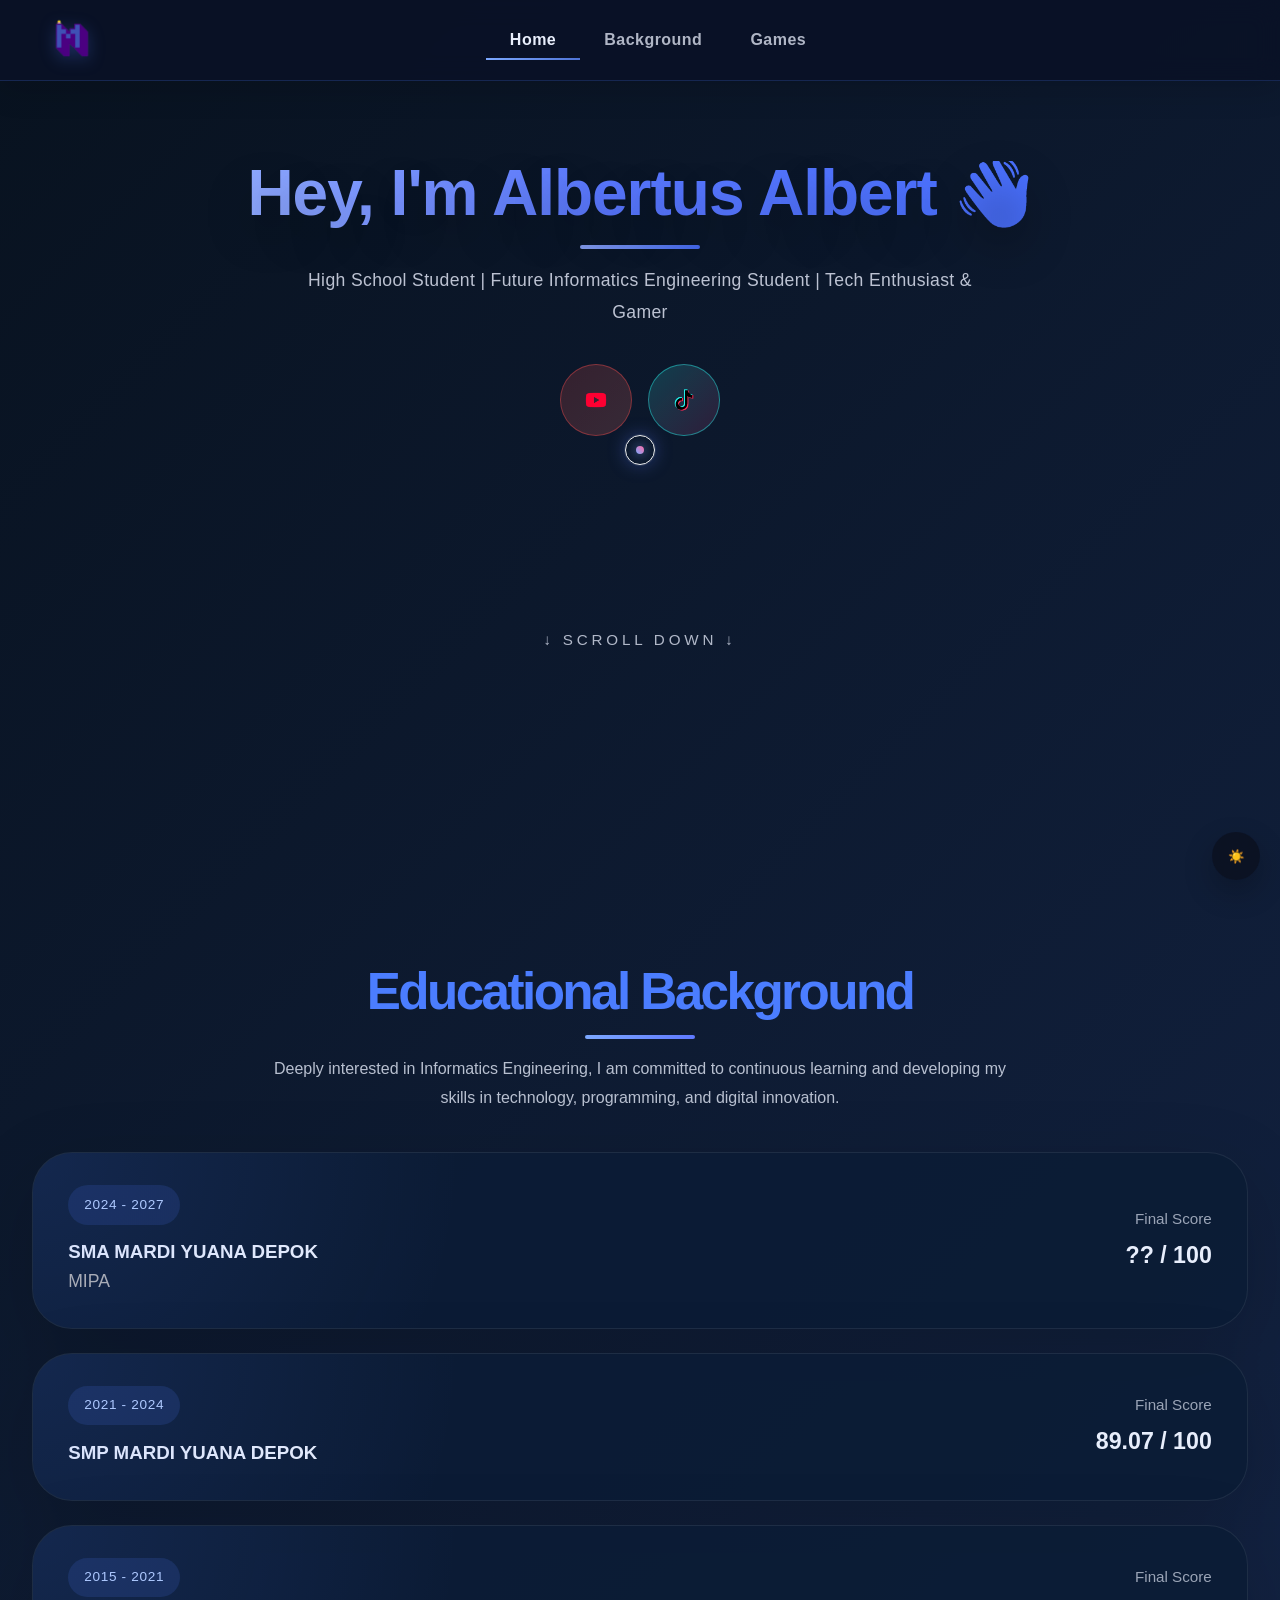
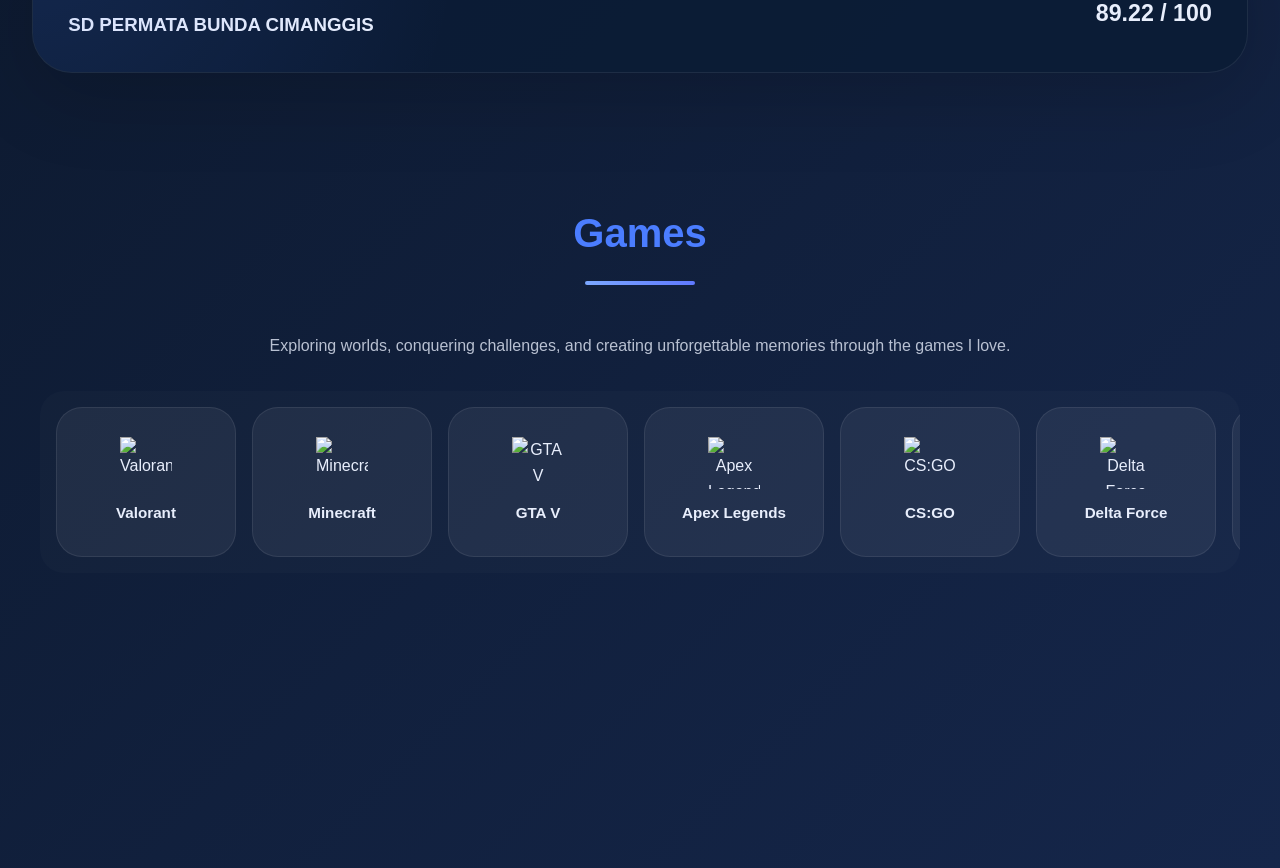
==== index.html @ 5e0d09dc "Rename MUTED.html to index.html" ====
<!DOCTYPE html>
<html lang="id">
<head>
    <meta charset="UTF-8">
    <meta name="viewport" content="width=device-width, initial-scale=1.0">
    <title>MUTED</title>
    <link rel="stylesheet" href="style.css">
</head>
<body>
    <!-- Navigation -->
    <nav class="navbar">
        <div class="container">
            <a href="#home" class="logo-link">
                <img src="logo.png" alt="Albert Logo" class="logo-image">
            </a>
            <ul class="nav-links">
                <li><a href="#home" class="nav-link active">Home</a></li>
                <li><a href="#about" class="nav-link">Background</a></li>
                <li><a href="#games" class="nav-link">Games</a></li>
            </ul>
            <div class="nav-indicator"></div>
        </div>
    </nav>

    <!-- Hero Section -->
    <section id="home" class="hero">
        <div class="hero-content">
            <h2 class="hero-title">Hey, I'm Albertus Albert 👋</h2>
            <p class="hero-subtitle">High School Student | Future Informatics Engineering Student | Tech Enthusiast & Gamer</p>
            <div class="hero-social">
                <div class="hero-social-links">
                    <a href="https://www.youtube.com/@mutedess" target="_blank" rel="noreferrer" class="social-circle youtube">
                        <img src="youtube.png" alt="YouTube" class="social-icon">
                    </a>
                    <a href="https://www.tiktok.com/@mutedgg" target="_blank" rel="noreferrer" class="social-circle tiktok">
                        <img src="tiktok.png" alt="TikTok" class="social-icon">
                    </a>
                </div>
                <p class="hero-scroll">↓ Scroll down ↓</p>
            </div>
        </div>
    </section>

    <!-- About Section -->
    <section id="about" class="about reveal">
        <div class="section-header">
            <h2>Educational Background</h2>
            <p>Deeply interested in Informatics Engineering, I am committed to continuous learning and developing my skills in technology, programming, and digital innovation.</p>
        </div>

        <div class="education-cards">
            <a href="https://smadepok.mardiyuana.sch.id" target="_blank" rel="noreferrer" class="edu-card">
                <div class="edu-left">
                    <span class="edu-badge">2024 - 2027</span>
                    <h3>SMA MARDI YUANA DEPOK</h3>
                    <p class="edu-subtitle">MIPA</p>
                </div>
                <div class="edu-right">
                    <span>Final Score</span>
                    <strong>?? / 100</strong>
                </div>
            </a>

            <a href="https://smpdepok.mardiyuana.sch.id" target="_blank" rel="noreferrer" class="edu-card">
                <div class="edu-left">
                    <span class="edu-badge">2021 - 2024</span>
                    <h3>SMP MARDI YUANA DEPOK</h3>
                    <p class="edu-subtitle"></p>
                </div>
                <div class="edu-right">
                    <span>Final Score</span>
                    <strong>89.07 / 100</strong>
                </div>
            </a>

            <a href="https://sekolahanak.com/sekolah/sd-permata-bunda/" target="_blank" rel="noreferrer" class="edu-card">
                <div class="edu-left">
                    <span class="edu-badge">2015 - 2021</span>
                    <h3>SD PERMATA BUNDA CIMANGGIS</h3>
                    <p class="edu-subtitle"></p>
                </div>
                <div class="edu-right">
                    <span>Final Score</span>
                    <strong>89.22 / 100</strong>
                </div>
            </a>
        </div>
    </section>

    <!-- Games Section -->
    <section id="games" class="games reveal">
        <div class="section-header">
            <h2>Games</h2>
            <p>Exploring worlds, conquering challenges, and creating unforgettable memories through the games I love.</p>
        </div>

        <div class="carousel-wrapper">
            <div class="games-carousel">
                <div class="games-track" id="gamesTrack">
                    <a href="https://playvalorant.com" target="_blank" class="game-card">
                        <img src="games/valorant.png" alt="Valorant">
                        <span class="game-title">Valorant</span>
                    </a>
                    <a href="https://www.minecraft.net" target="_blank" class="game-card">
                        <img src="games/minecraft.png" alt="Minecraft">
                        <span class="game-title">Minecraft</span>
                    </a>
                    <a href="https://www.rockstargames.com/games/V" target="_blank" class="game-card">
                        <img src="games/gtav.png" alt="GTA V">
                        <span class="game-title">GTA V</span>
                    </a>
                    <a href="https://www.ea.com/games/apex-legends" target="_blank" class="game-card">
                        <img src="games/apex.png" alt="Apex Legends">
                        <span class="game-title">Apex Legends</span>
                    </a>
                    <a href="https://blog.counter-strike.net" target="_blank" class="game-card">
                        <img src="games/csgo.png" alt="CS:GO">
                        <span class="game-title">CS:GO</span>
                    </a>
                    <a href="https://www.deltaforcestudios.com" target="_blank" class="game-card">
                        <img src="games/delta.jpeg" alt="Delta Force">
                        <span class="game-title">Delta Force</span>
                    </a>
                    <a href="https://genshin.hoyoverse.com" target="_blank" class="game-card">
                        <img src="games/GENSHIN.jpeg" alt="Genshin Impact">
                        <span class="game-title">Genshin Impact</span>
                    </a>
                    <a href="https://www.mobilelegends.com" target="_blank" class="game-card">
                        <img src="games/ML.jpeg" alt="Mobile Legends">
                        <span class="game-title">Mobile Legends</span>
                    </a>
                    <a href="https://example.com/neverness" target="_blank" class="game-card">
                        <img src="games/NTE.png" alt="Neverness to Everness">
                        <span class="game-title">Neverness to Everness</span>
                    </a>
                    <a href="https://www.terraria.org" target="_blank" class="game-card">
                        <img src="games/terraria.png" alt="Terraria">
                        <span class="game-title">Terraria</span>
                    </a>
                    <a href="https://www.roblox.com" target="_blank" class="game-card">
                        <img src="games/roblox.png" alt="Roblox">
                        <span class="game-title">Roblox</span>
                    </a>

                    <!-- duplicate untuk loop mulus -->
                    <a href="https://playvalorant.com" target="_blank" class="game-card">
                        <img src="games/valorant.png" alt="Valorant">
                        <span class="game-title">Valorant</span>
                    </a>
                    <a href="https://www.minecraft.net" target="_blank" class="game-card">
                        <img src="games/minecraft.png" alt="Minecraft">
                        <span class="game-title">Minecraft</span>
                    </a>
                    <a href="https://www.rockstargames.com/games/V" target="_blank" class="game-card">
                        <img src="games/gtav.png" alt="GTA V">
                        <span class="game-title">GTA V</span>
                    </a>
                    <a href="https://www.ea.com/games/apex-legends" target="_blank" class="game-card">
                        <img src="games/apex.png" alt="Apex Legends">
                        <span class="game-title">Apex Legends</span>
                    </a>
                    <a href="https://blog.counter-strike.net" target="_blank" class="game-card">
                        <img src="games/csgo.png" alt="CS:GO">
                        <span class="game-title">CS:GO</span>
                    </a>
                    <a href="https://deltaforce.garena.com/id/" target="_blank" class="game-card">
                        <img src="games/delta-force.png" alt="Delta Force">
                        <span class="game-title">Delta Force</span>
                    </a>
                    <a href="https://genshin.hoyoverse.com" target="_blank" class="game-card">
                        <img src="games/genshin.png" alt="Genshin Impact">
                        <span class="game-title">Genshin Impact</span>
                    </a>
                    <a href="https://www.mobilelegends.com" target="_blank" class="game-card">
                        <img src="games/ml.png" alt="Mobile Legends">
                        <span class="game-title">Mobile Legends</span>
                    </a>
                    <a href="https://nte.perfectworld.com/en/" target="_blank" class="game-card">
                        <img src="games/neverness.png" alt="Neverness to Everness">
                        <span class="game-title">Neverness to Everness</span>
                    </a>
                    <a href="https://www.terraria.org" target="_blank" class="game-card">
                        <img src="games/terraria.png" alt="Terraria">
                        <span class="game-title">Terraria</span>
                    </a>
                    <a href="https://www.roblox.com" target="_blank" class="game-card">
                        <img src="games/roblox.png" alt="Roblox">
                        <span class="game-title">Roblox</span>
                    </a>
                </div>
            </div>
        </div>
    </section>

    <!-- Spacer Section -->
    <section id="spacer" class="spacer"></section>

    <button class="theme-toggle" id="themeToggle" aria-label="Switch theme">☀️</button>

    <div class="cursor"></div>
    <div class="cursor-dot"></div>
    <div class="transition-overlay" aria-hidden="true"></div>

    <script src="script.js"></script>
</body>
</html>
---- style.css ----
html, body {
    cursor: none;
    scroll-behavior: smooth;
    scroll-padding-top: 100px;
}

/* Reset & Global Styles */
* {
    margin: 0;
    padding: 0;
    box-sizing: border-box;
}

body {
    font-family: 'Segoe UI', Tahoma, Geneva, Verdana, sans-serif;
    background: linear-gradient(135deg, #08121f 0%, #15264a 100%);
    color: #e8eefc;
    line-height: 1.6;
    transition: background 0.3s ease, color 0.3s ease;
    transition: filter 0.4s ease;
}

/* Light Mode */
body.light-mode {
    background: linear-gradient(135deg, #fffaf6 0%, #e6f7ff 100%);
    color: #1f3251;
}

.container {
    max-width: 1200px;
    margin: 0 auto;
    padding: 0 20px;
}

/* Navbar */
.navbar {
    background: rgba(10, 18, 38, 0.92);
    backdrop-filter: blur(12px);
    padding: 1rem 0;
    position: sticky;
    top: 0;
    z-index: 100;
    border-bottom: 1px solid rgba(78, 124, 255, 0.2);
    box-shadow: 0 8px 32px rgba(0, 0, 0, 0.15);
    transition: all 0.3s ease;
}

.navbar .container {
    display: flex;
    justify-content: space-between;
    align-items: center;
    position: relative;
}

.logo-link {
    display: flex;
    align-items: center;
    text-decoration: none;
    transition: transform 0.3s ease;
}

.logo-link:hover {
    transform: scale(1.08);
}

.logo-image {
    height: 48px;
    width: auto;
    margin-left: -12px;
    filter: drop-shadow(0 4px 8px rgba(78, 124, 255, 0.25));
}

.nav-links {
    display: flex;
    list-style: none;
    gap: 0;
    position: relative;
}

.nav-link {
    color: rgba(232, 238, 252, 0.75);
    text-decoration: none;
    font-weight: 600;
    padding: 0.75rem 1.5rem;
    position: relative;
    transition: color 0.3s ease;
    letter-spacing: 0.03em;
}

.nav-link::before {
    content: '';
    position: absolute;
    bottom: 0;
    left: 0;
    width: 0;
    height: 2px;
    background: linear-gradient(90deg, #7ca8ff, #4f74d6);
    transition: width 0.3s ease;
}

.nav-link:hover {
    color: #e8eefc;
}

.nav-link:hover::before {
    width: 100%;
}

.nav-link.active {
    color: #e8eefc;
}

.nav-link.active::before {
    width: 100%;
}

body.light-mode .navbar {
    background: rgba(255, 255, 255, 0.92);
    border-bottom: 1px solid rgba(255, 155, 185, 0.2);
    box-shadow: 0 8px 32px rgba(0, 0, 0, 0.08);
}

body.light-mode .nav-link {
    color: #3a4d71;
}

body.light-mode .nav-link:hover,
body.light-mode .nav-link.active {
    color: #1f3251;
}

body.light-mode .nav-link::before {
    background: linear-gradient(90deg, #ff9bb3, #c06c84);
}

/* Hero Section */
.hero {
    min-height: calc(100vh - 80px);
    display: flex;
    align-items: flex-start;
    justify-content: center;
    padding: 5rem 2rem 3rem;
    text-align: center;
}

.hero-content {
    animation: fadeInUp 0.8s ease;
    max-width: 820px;
    margin: 0 auto;
    position: relative;
}

.hero-title {
    font-size: clamp(3rem, 5vw, 4.4rem);
    font-weight: 900;
    margin-bottom: 1rem;
    letter-spacing: -1px;
    line-height: 1.02;
    background: linear-gradient(90deg, #8ea8ff 0%, #5a78ff 45%, #4970ff 100%);
    -webkit-background-clip: text;
    -webkit-text-fill-color: transparent;
    background-clip: text;
    text-shadow: 0 20px 45px rgba(0, 0, 0, 0.25);
    animation: heroTextPop 1.2s ease;
}

.hero-title::after {
    content: '';
    display: block;
    width: 120px;
    height: 4px;
    margin: 1.2rem auto 0;
    border-radius: 999px;
    background: linear-gradient(90deg, rgba(142, 168, 255, 0.9), rgba(73, 112, 255, 0.9));
}

.hero-subtitle {
    margin: 1rem auto 0;
    max-width: 720px;
    font-size: 1.1rem;
    color: rgba(232, 238, 252, 0.8);
    line-height: 1.8;
    letter-spacing: 0.02em;
}

body.light-mode .hero-subtitle {
    color: #3a4d71;
}

.hero-social {
    margin-top: 2.2rem;
}

.hero-social-label {
    color: rgba(232, 238, 252, 0.72);
    font-size: 0.85rem;
    letter-spacing: 0.25em;
    text-transform: uppercase;
    margin-bottom: 1.2rem;
}

body.light-mode .hero-social-label {
    color: #5a6f96;
}

.hero-social-links {
    display: flex;
    justify-content: center;
    gap: 1rem;
}

.social-circle {
    position: relative;
    width: 72px;
    height: 72px;
    display: inline-flex;
    align-items: center;
    justify-content: center;
    border-radius: 50%;
    background: rgba(255, 255, 255, 0.06);
    border: 1px solid rgba(255, 255, 255, 0.14);
    overflow: hidden;
    transition: transform 0.25s ease, box-shadow 0.25s ease;
}

.social-circle::after {
    content: '';
    position: absolute;
    inset: 0;
    border-radius: 50%;
    background: radial-gradient(circle, rgba(255,255,255,0.35) 0%, rgba(255,255,255,0) 60%);
    opacity: 0;
    transform: scale(0.7);
    transition: opacity 0.35s ease, transform 0.35s ease;
}

.social-circle:hover {
    transform: translateY(-4px);
    box-shadow: 0 18px 30px rgba(0, 0, 0, 0.22);
}

.social-circle:hover::after {
    opacity: 1;
    transform: scale(1.3);
}

.social-circle.youtube {
    background: linear-gradient(135deg, rgba(255,77,77,0.17), rgba(255,129,108,0.18));
    border-color: rgba(255,77,77,0.4);
}

.social-circle.tiktok {
    background: linear-gradient(135deg, rgba(37,244,238,0.18), rgba(253,63,144,0.14));
    border-color: rgba(37,244,238,0.45);
}

.social-icon {
    width: 30px;
    height: 30px;
    object-fit: contain;
    display: block;
    z-index: 1;
}

@keyframes heroTextPop {
    from { opacity: 0; transform: translateY(18px) scale(0.98); }
    to { opacity: 1; transform: translateY(0) scale(1); }
}

/* CTA Button */
.cta-button {
    padding: 0.8rem 2.5rem;
    font-size: 1.1rem;
    font-weight: 700;
    background: linear-gradient(45deg, #5f8cff, #3a5fd2);
    color: #fff;
    border: none;
    border-radius: 50px;
    cursor: pointer;
    transition: transform 0.3s ease, box-shadow 0.3s ease;
}

body.light-mode .cta-button {
    background: linear-gradient(45deg, #8ed2ff, #6ba8ff);
    color: #1f3251;
}

.cta-button:hover {
    transform: scale(1.05);
    box-shadow: 0 10px 30px rgba(95, 140, 255, 0.45);
}

body.light-mode .cta-button:hover {
    box-shadow: 0 10px 30px rgba(107, 168, 255, 0.35);
}

/* About Section */
.about {
    padding: 4rem 2rem;
    text-align: center;
}

.about h2 {
    font-size: 2.5rem;
    margin-bottom: 1rem;
    color: #00ff88;
}

body.light-mode .about h2 {
    color: #4b7dff;
}

.about p {
    font-size: 1.1rem;
    color: #b0b0b0;
    max-width: 600px;
    margin: 0 auto;
}

body.light-mode .about p {
    color: #3a4d71;
}

.about .section-header {
    text-align: center;
    margin-bottom: 2.5rem;
}

.about .section-header h2 {
    font-size: clamp(3rem, 4vw, 4.6rem);
    color: #4b7dff;
    margin-bottom: 1rem;
    letter-spacing: -0.05em;
    line-height: 1.05;
}

.about .section-header h2::after {
    content: '';
    display: block;
    width: 110px;
    height: 4px;
    margin: 1rem auto 0;
    border-radius: 999px;
    background: linear-gradient(90deg, #7ca8ff, #5f79ff);
}

.about .section-header p {
    max-width: 760px;
    margin: 0 auto;
    color: rgba(232, 238, 252, 0.78);
    font-size: 1rem;
    line-height: 1.8;
}

body.light-mode .section-header p {
    color: #3a4d71;
}

/* Games Section */
.games {
    padding: 4rem 2rem;
}

.games h2 {
    font-size: 2.5rem;
    text-align: center;
    margin-bottom: 3rem;
    color: #4b7dff;
}

body.light-mode .games h2 {
    color: #4b7dff;
}

.games .section-header h2::after {
    content: '';
    display: block;
    width: 110px;
    height: 4px;
    margin: 1rem auto 0;
    border-radius: 999px;
    background: linear-gradient(90deg, #7ca8ff, #5f79ff);
}

.games .section-header p {
    color: rgba(232, 238, 252, 0.78);
}
.games-grid {
    display: grid;
    grid-template-columns: repeat(auto-fit, minmax(200px, 1fr));
    gap: 1.5rem;
    max-width: 1000px;
    margin: 0 auto;
}

.games-card {
    padding: 2rem;
    background: rgba(78, 119, 255, 0.12);
    border: 2px solid #4e7cff;
    border-radius: 10px;
    text-align: center;
    font-weight: 600;
    color: #e8eefc;
    transition: all 0.3s ease;
}

body.light-mode .games-card {
    background: rgba(138, 191, 255, 0.16);
    border: 2px solid #8fbfff;
    color: #1f3251;
}

.games-card:hover {
    background: rgba(78, 119, 255, 0.18);
    transform: translateY(-5px);
    box-shadow: 0 10px 25px rgba(78, 119, 255, 0.3);
}

body.light-mode .games-card:hover {
    background: rgba(138, 191, 255, 0.24);
    box-shadow: 0 10px 25px rgba(107, 168, 255, 0.25);
}

/* Contact Section */
.contact {
    padding: 4rem 2rem;
    text-align: center;
}

.contact h2 {
    font-size: 2.5rem;
    margin-bottom: 1rem;
    color: #00ff88;
}

body.light-mode .contact h2 {
    color: #4b7dff;
}

.social-links {
    display: flex;
    justify-content: center;
    gap: 1.5rem;
    flex-wrap: wrap;
    margin-top: 2rem;
}

.social-links a {
    padding: 0.8rem 1.5rem;
    background: rgba(78, 119, 255, 0.12);
    border: 2px solid #4e7cff;
    color: #7ca8ff;
    text-decoration: none;
    border-radius: 50px;
    font-weight: 600;
    transition: all 0.3s ease;
}

body.light-mode .social-links a {
    background: rgba(138, 191, 255, 0.18);
    border: 2px solid #8fbfff;
    color: #3a4d71;
}

.social-links a:hover {
    background: #4e7cff;
    color: #fff;
}

body.light-mode .social-links a:hover {
    background: #ff6b9d;
    color: #fff;
}

/* Theme Toggle Button */
.theme-toggle {
    position: fixed;
    right: 1.25rem;
    bottom: 1.25rem;
    z-index: 1000;
    width: 48px;
    height: 48px;
    border: none;
    border-radius: 999px;
    display: flex;
    align-items: center;
    justify-content: center;
    background: rgba(12, 18, 34, 0.95);
    color: #fff;
    box-shadow: 0 12px 30px rgba(0, 0, 0, 0.24);
    backdrop-filter: blur(10px);
    cursor: pointer;
    transition: transform 0.2s ease;
}

.theme-toggle:hover {
    transform: scale(1.06);
}

body.light-mode .theme-toggle {
    background: rgba(255, 255, 255, 0.95);
    color: #1f3251;
    box-shadow: 0 12px 30px rgba(0, 0, 0, 0.12);
}

/* Animations */
@keyframes fadeInUp {
    from {
        opacity: 0;
        transform: translateY(30px);
    }
    to {
        opacity: 1;
        transform: translateY(0);
    }
}

/* Responsive */
@media (max-width: 768px) {
    .hero-title {
        font-size: 2.5rem;
    }
    
    .hero-subtitle {
        font-size: 1.1rem;
    }
    
    .nav-links {
        gap: 1rem;
    }

    .theme-toggle {
        width: 50px;
        height: 50px;
        font-size: 1.2rem;
    }
}

.hero-scroll {
    margin-top: 2.8rem;
    color: rgba(232, 238, 252, 0.75);
    font-size: 0.95rem;
    letter-spacing: 0.25em;
    text-transform: uppercase;
    transition: opacity 0.35s ease, transform 0.35s ease;
    animation: floatY 4s ease-in-out infinite;
}

.hero-scroll.hidden {
    opacity: 0;
    transform: translateY(-12px);
    pointer-events: none;
}

.hero-title,
.hero-subtitle,
.hero-social {
    animation: floatY 2s ease-in-out infinite;
    animation-delay: 0s;
}

.hero-social {
    animation: floatY 2s ease-in-out infinite;
    animation-delay: 0s;
}

.hero-scroll {
    margin-top: 12rem;
    color: rgba(232, 238, 252, 0.75);
    font-size: 0.95rem;
    letter-spacing: 0.25em;
    text-transform: uppercase;
    transition: opacity 0.35s ease, transform 0.35s ease;
    animation: floatY 1s ease-in-out infinite;
}

.social-circle {
    animation: none;
}

@keyframes floatY {
    0%, 100% {
        transform: translateY(0);
    }
    50% {
        transform: translateY(-10px);
    }
}

.reveal {
    opacity: 0;
    transform: translateY(40px);
    transition: opacity 0.8s ease, transform 0.8s ease;
    will-change: opacity, transform;
}

.reveal.active {
    opacity: 1;
    transform: translateY(0);
}

.education-cards {
    display: grid;
    gap: 1.5rem;
}

.education-cards .edu-card {
    display: flex;
    align-items: center;
    justify-content: space-between;
    gap: 1.5rem;
    padding: 2rem 2.2rem;
    border-radius: 40px;
    background: rgba(12, 28, 54, 0.9);
    border: 1px solid rgba(255, 255, 255, 0.08);
    box-shadow: 0 24px 80px rgba(0, 0, 0, 0.16);
    text-decoration: none;
    color: inherit;
    transition: transform 0.25s ease, box-shadow 0.25s ease, border-color 0.25s ease, background 0.25s ease;
    position: relative;
    overflow: hidden;
}

.edu-card {
    display: flex;
    align-items: center;
    justify-content: space-between;
    gap: 1.5rem;
    padding: 2rem 2.2rem;
    border-radius: 40px;
    background: rgba(12, 28, 54, 0.9);
    border: 1px solid rgba(255, 255, 255, 0.08);
    text-decoration: none;
    color: inherit;
    transition: transform 0.25s ease, box-shadow 0.25s ease, border-color 0.25s ease, background 0.25s ease;
    position: relative;
    overflow: hidden;
}

.edu-card::before {
    content: '';
    position: absolute;
    inset: 0;
    background: radial-gradient(circle at top left, rgba(78, 124, 255, 0.18), transparent 35%);
    opacity: 0.7;
    pointer-events: none;
}

.edu-card:hover {
    transform: scale(1.03);
    box-shadow: 0 30px 90px rgba(0, 0, 0, 0.2);
    border-color: rgba(78, 124, 255, 0.45);
    background: rgba(17, 35, 70, 0.95);
}

.edu-left {
    text-align: left;
}

.edu-right {
    text-align: right;
}

.edu-badge {
    display: inline-flex;
    margin-bottom: 0.8rem;
    padding: 0.55rem 1rem;
    border-radius: 999px;
    background: rgba(78, 124, 255, 0.15);
    color: #b8d1ff;
    font-size: 0.85rem;
    letter-spacing: 0.05em;
    text-transform: uppercase;
}

.edu-right span {
    display: block;
    color: rgba(232, 238, 252, 0.65);
    font-size: 0.95rem;
}

.edu-right strong {
    display: block;
    margin-top: 0.35rem;
    font-size: 1.45rem;
}

/* Games carousel styles (append) */
.games {
    padding: 4rem 2rem 6rem;
    text-align: center;
}

.carousel-wrapper {
    max-width: 1200px;
    margin: 2rem auto 0;
}

.games-carousel {
    overflow: hidden;
    border-radius: 24px;
    background: rgba(255,255,255,0.02);
    padding: 1rem 0;
}

.games-carousel::-webkit-scrollbar {
    display: none;
}

.games-track {
    display: flex;
    gap: 1rem;
    padding: 0 1rem;
    width: max-content;
    animation: slideGames 28s linear infinite;
}

@keyframes slideGames {
    from {
        transform: translateX(0);
    }
    to {
        transform: translateX(-50%);
    }
}

.games-track.dragging {
    cursor: grabbing;
}

.game-card {
    display: inline-flex;
    flex-direction: column;
    align-items: center;
    justify-content: center;
    min-width: 180px;
    max-width: 200px;
    height: 150px;
    padding: 1rem;
    border-radius: 26px;
    background: rgba(255,255,255,0.06);
    border: 1px solid rgba(255,255,255,0.08);
    text-decoration: none;
    color: inherit;
    transition: transform 0.25s ease, box-shadow 0.25s ease, background 0.25s ease;
    scroll-snap-align: start;
}

.game-card:hover {
    transform: translateY(-8px) scale(1.03);
    background: rgba(255,255,255,0.12);
    box-shadow: 0 18px 35px rgba(0,0,0,0.22);
}

.game-card img {
    width: 52px;
    height: 52px;
    object-fit: contain;
    margin-bottom: 0.75rem;
}

.game-title {
    font-size: 0.95rem;
    font-weight: 700;
}

/* responsive tweaks */
@media (max-width: 880px) {
    .game-card { min-width: 150px; height: 120px; }
}

/* keep reveal behavior */
.reveal { opacity: 0; transform: translateY(40px); transition: opacity .8s ease, transform .8s ease; }
.reveal.active { opacity: 1; transform: translateY(0); }

.spacer {
    height: 200px;
    background: transparent;
}

/* Light Mode - Educational & Games Section */
body.light-mode .section-header h2 {
    color: #4b7dff;
}

body.light-mode .section-header p {
    color: #3a4d71;
}

body.light-mode .education-cards .edu-card {
    background: rgba(138, 191, 255, 0.15);
    border: 1px solid rgba(138, 191, 255, 0.35);
    color: #1f3251;
}

body.light-mode .education-cards .edu-card::before {
    background: radial-gradient(circle at top left, rgba(75, 125, 255, 0.25), transparent 35%);
}

body.light-mode .education-cards .edu-card:hover {
    background: rgba(138, 191, 255, 0.22);
    border-color: rgba(75, 125, 255, 0.55);
}

body.light-mode .edu-left h3 {
    color: #1f3251;
}

body.light-mode .edu-left {
    color: #1f3251;
}

body.light-mode .edu-subtitle {
    color: #5a6f96;
}

body.light-mode .edu-badge {
    background: rgba(75, 125, 255, 0.2);
    color: #2e3f61;
}

body.light-mode .edu-right span {
    color: #5a6f96;
}

body.light-mode .edu-right strong {
    color: #1f3251;
}

body.light-mode .hero-scroll {
    color: #2e3f61;
}

body.light-mode .games h2 {
    color: #4b7dff;
}

body.light-mode .games-carousel {
    background: rgba(138, 191, 255, 0.08);
}

body.light-mode .game-card {
    background: rgba(138, 191, 255, 0.12);
    border: 1px solid rgba(138, 191, 255, 0.28);
    color: #1f3251;
}

body.light-mode .game-card:hover {
    background: rgba(138, 191, 255, 0.2);
}

body.light-mode .game-title {
    color: #1f3251;
}

/* Cursor Styles */
a, button, .social-circle, .game-card, .theme-toggle, .nav-link, .edu-card {
    cursor: none;
}

.cursor,
.cursor-dot {
    position: fixed;
    left: 0;
    top: 0;
    pointer-events: none;
    z-index: 9999;
    will-change: transform, left, top;
}

.cursor {
    width: 30px;
    height: 30px;
    border: 1.5px solid rgba(255, 255, 255, 0.95);
    border-radius: 50%;
    box-shadow: 0 0 0 1px rgba(255,255,255,0.08),
                0 0 18px rgba(90, 120, 255, 0.35);
    transform: translate(-50%, -50%);
    transition: width 0.18s ease, height 0.18s ease, border-color 0.18s ease, box-shadow 0.18s ease;
}

.cursor-dot {
    width: 8px;
    height: 8px;
    border-radius: 50%;
    background: linear-gradient(45deg, #7ca8ff, #ff6da8);
    box-shadow: 0 0 12px rgba(124, 168, 255, 0.8);
    transform: translate(-50%, -50%);
}

.cursor.hovered {
    width: 44px;
    height: 44px;
    border-color: rgba(255, 255, 255, 0.8);
    box-shadow: 0 0 20px rgba(255,255,255,0.25);
}

.cursor.active {
    transform: translate(-50%, -50%) scale(0.86);
}

.transition-overlay {
    position: fixed;
    inset: 0;
    pointer-events: none;
    z-index: 9998;
    background: rgba(255, 255, 255, 0.02);
    backdrop-filter: blur(8px);
    -webkit-backdrop-filter: blur(8px);
    opacity: 0;
    transition: opacity 0.22s ease;
}

.transition-overlay.active {
    opacity: 1;
}

body.light-mode .cursor {
    border-color: #1f3251;
    box-shadow: 0 0 0 1px rgba(31, 50, 81, 0.08),
                0 0 18px rgba(107, 168, 255, 0.26);
}

body.light-mode .cursor-dot {
    background: linear-gradient(45deg, #4b7dff, #ff8fb3);
}

@media (pointer: coarse) {
    html, body {
        cursor: auto;
    }

    .cursor,
    .cursor-dot,
    .transition-overlay {
        display: none !important;
    }
}
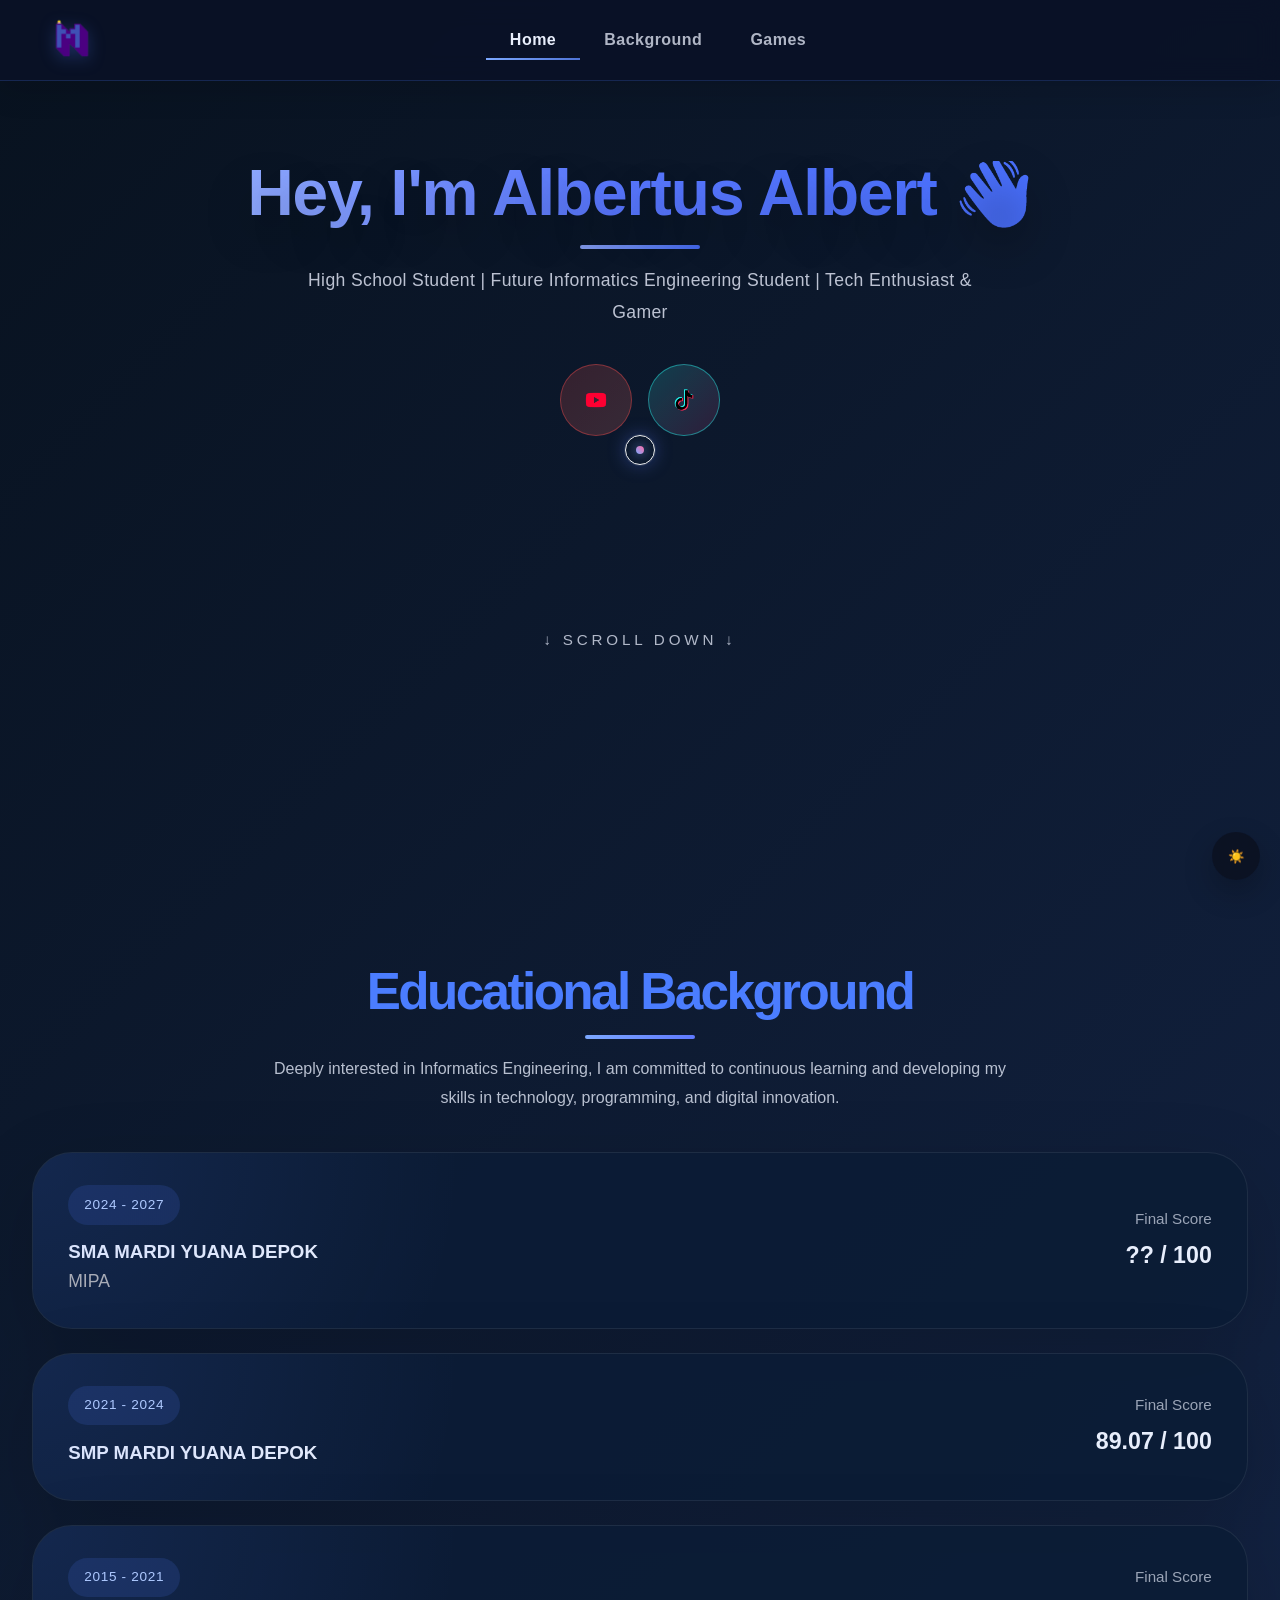
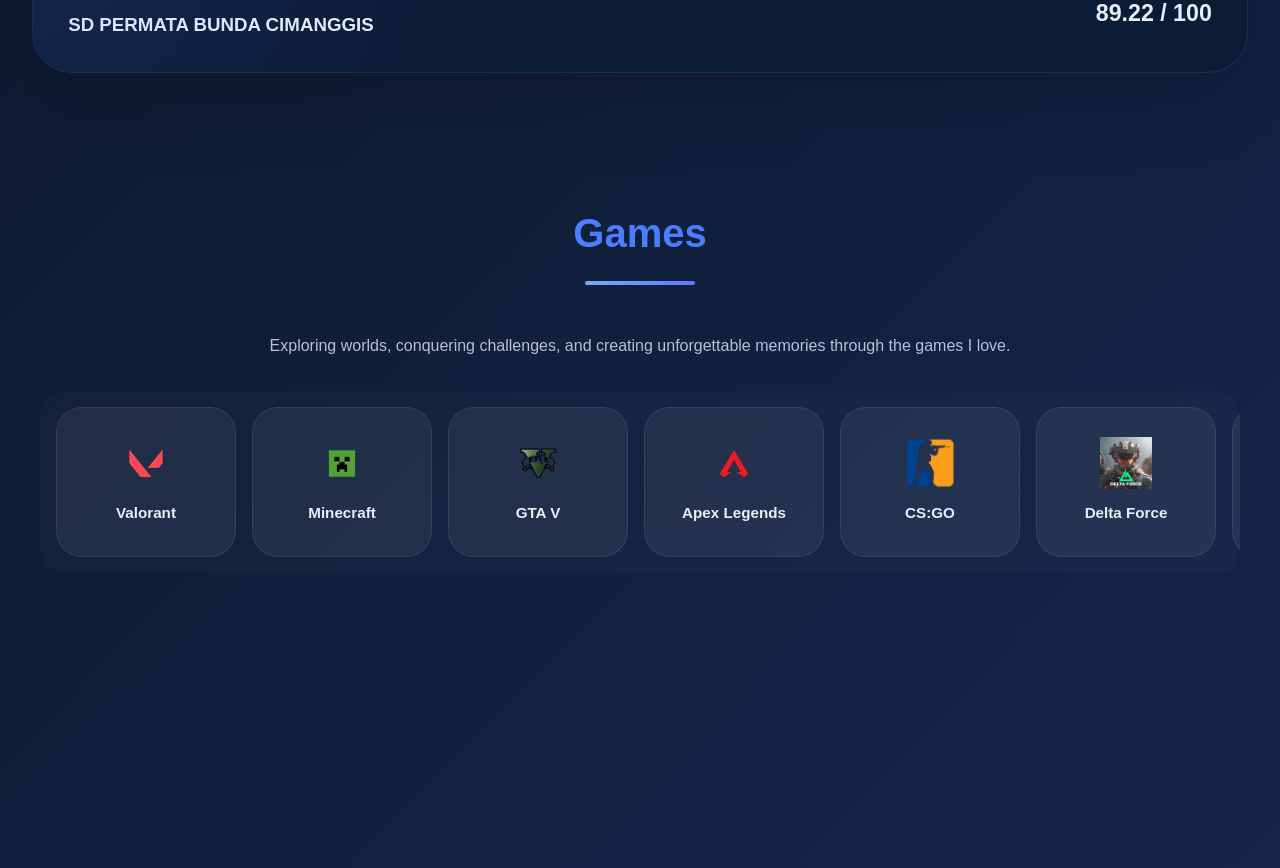
==== commit 19a446d9: "Update image filenames to match case sensitivity" ====
--- a/index.html
+++ b/index.html
@@ -98,27 +98,27 @@
             <div class="games-carousel">
                 <div class="games-track" id="gamesTrack">
                     <a href="https://playvalorant.com" target="_blank" class="game-card">
-                        <img src="games/valorant.png" alt="Valorant">
+                        <img src="games/VALORANT.png" alt="Valorant">
                         <span class="game-title">Valorant</span>
                     </a>
                     <a href="https://www.minecraft.net" target="_blank" class="game-card">
-                        <img src="games/minecraft.png" alt="Minecraft">
+                        <img src="games/MINECRAFT.png" alt="Minecraft">
                         <span class="game-title">Minecraft</span>
                     </a>
                     <a href="https://www.rockstargames.com/games/V" target="_blank" class="game-card">
-                        <img src="games/gtav.png" alt="GTA V">
+                        <img src="games/GTAV.png" alt="GTA V">
                         <span class="game-title">GTA V</span>
                     </a>
                     <a href="https://www.ea.com/games/apex-legends" target="_blank" class="game-card">
-                        <img src="games/apex.png" alt="Apex Legends">
+                        <img src="games/APEX.png" alt="Apex Legends">
                         <span class="game-title">Apex Legends</span>
                     </a>
                     <a href="https://blog.counter-strike.net" target="_blank" class="game-card">
-                        <img src="games/csgo.png" alt="CS:GO">
+                        <img src="games/CSGO.png" alt="CS:GO">
                         <span class="game-title">CS:GO</span>
                     </a>
                     <a href="https://www.deltaforcestudios.com" target="_blank" class="game-card">
-                        <img src="games/delta.jpeg" alt="Delta Force">
+                        <img src="games/DELTA.jpeg" alt="Delta Force">
                         <span class="game-title">Delta Force</span>
                     </a>
                     <a href="https://genshin.hoyoverse.com" target="_blank" class="game-card">
@@ -134,57 +134,57 @@
                         <span class="game-title">Neverness to Everness</span>
                     </a>
                     <a href="https://www.terraria.org" target="_blank" class="game-card">
-                        <img src="games/terraria.png" alt="Terraria">
+                        <img src="games/TERRARIA.png" alt="Terraria">
                         <span class="game-title">Terraria</span>
                     </a>
                     <a href="https://www.roblox.com" target="_blank" class="game-card">
-                        <img src="games/roblox.png" alt="Roblox">
+                        <img src="games/ROBLOX.png" alt="Roblox">
                         <span class="game-title">Roblox</span>
                     </a>
 
                     <!-- duplicate untuk loop mulus -->
                     <a href="https://playvalorant.com" target="_blank" class="game-card">
-                        <img src="games/valorant.png" alt="Valorant">
+                        <img src="games/VALORANT.png" alt="Valorant">
                         <span class="game-title">Valorant</span>
                     </a>
                     <a href="https://www.minecraft.net" target="_blank" class="game-card">
-                        <img src="games/minecraft.png" alt="Minecraft">
+                        <img src="games/MINECRAFT.png" alt="Minecraft">
                         <span class="game-title">Minecraft</span>
                     </a>
                     <a href="https://www.rockstargames.com/games/V" target="_blank" class="game-card">
-                        <img src="games/gtav.png" alt="GTA V">
+                        <img src="games/GTAV.png" alt="GTA V">
                         <span class="game-title">GTA V</span>
                     </a>
                     <a href="https://www.ea.com/games/apex-legends" target="_blank" class="game-card">
-                        <img src="games/apex.png" alt="Apex Legends">
+                        <img src="games/APEX.png" alt="Apex Legends">
                         <span class="game-title">Apex Legends</span>
                     </a>
                     <a href="https://blog.counter-strike.net" target="_blank" class="game-card">
-                        <img src="games/csgo.png" alt="CS:GO">
+                        <img src="games/CSGO.png" alt="CS:GO">
                         <span class="game-title">CS:GO</span>
                     </a>
                     <a href="https://deltaforce.garena.com/id/" target="_blank" class="game-card">
-                        <img src="games/delta-force.png" alt="Delta Force">
+                        <img src="games/DELTA.JPEG" alt="Delta Force">
                         <span class="game-title">Delta Force</span>
                     </a>
                     <a href="https://genshin.hoyoverse.com" target="_blank" class="game-card">
-                        <img src="games/genshin.png" alt="Genshin Impact">
+                        <img src="games/GENSHIN.jpeg" alt="Genshin Impact">
                         <span class="game-title">Genshin Impact</span>
                     </a>
                     <a href="https://www.mobilelegends.com" target="_blank" class="game-card">
-                        <img src="games/ml.png" alt="Mobile Legends">
+                        <img src="games/ML.JPEG" alt="Mobile Legends">
                         <span class="game-title">Mobile Legends</span>
                     </a>
                     <a href="https://nte.perfectworld.com/en/" target="_blank" class="game-card">
-                        <img src="games/neverness.png" alt="Neverness to Everness">
+                        <img src="games/NTE.png" alt="Neverness to Everness">
                         <span class="game-title">Neverness to Everness</span>
                     </a>
                     <a href="https://www.terraria.org" target="_blank" class="game-card">
-                        <img src="games/terraria.png" alt="Terraria">
+                        <img src="games/TERRARIA.png" alt="Terraria">
                         <span class="game-title">Terraria</span>
                     </a>
                     <a href="https://www.roblox.com" target="_blank" class="game-card">
-                        <img src="games/roblox.png" alt="Roblox">
+                        <img src="games/ROBLOX.png" alt="Roblox">
                         <span class="game-title">Roblox</span>
                     </a>
                 </div>
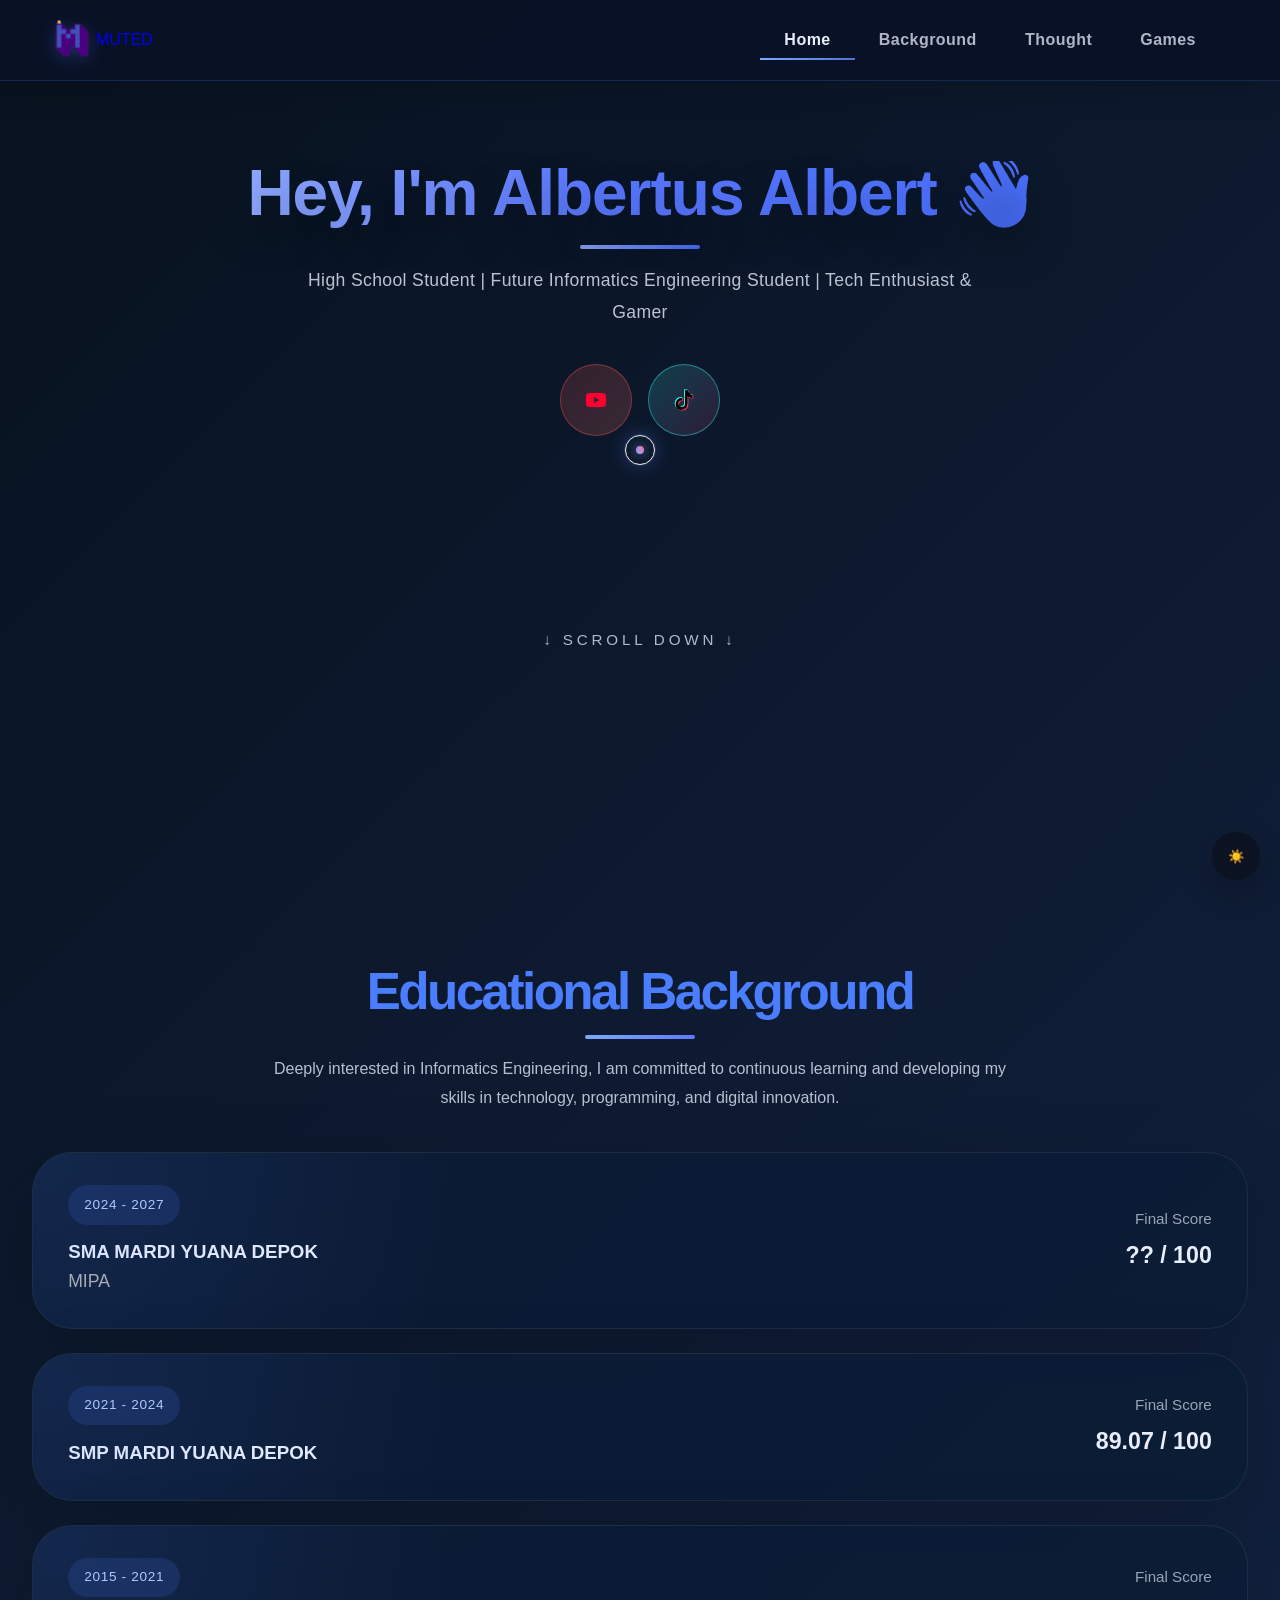
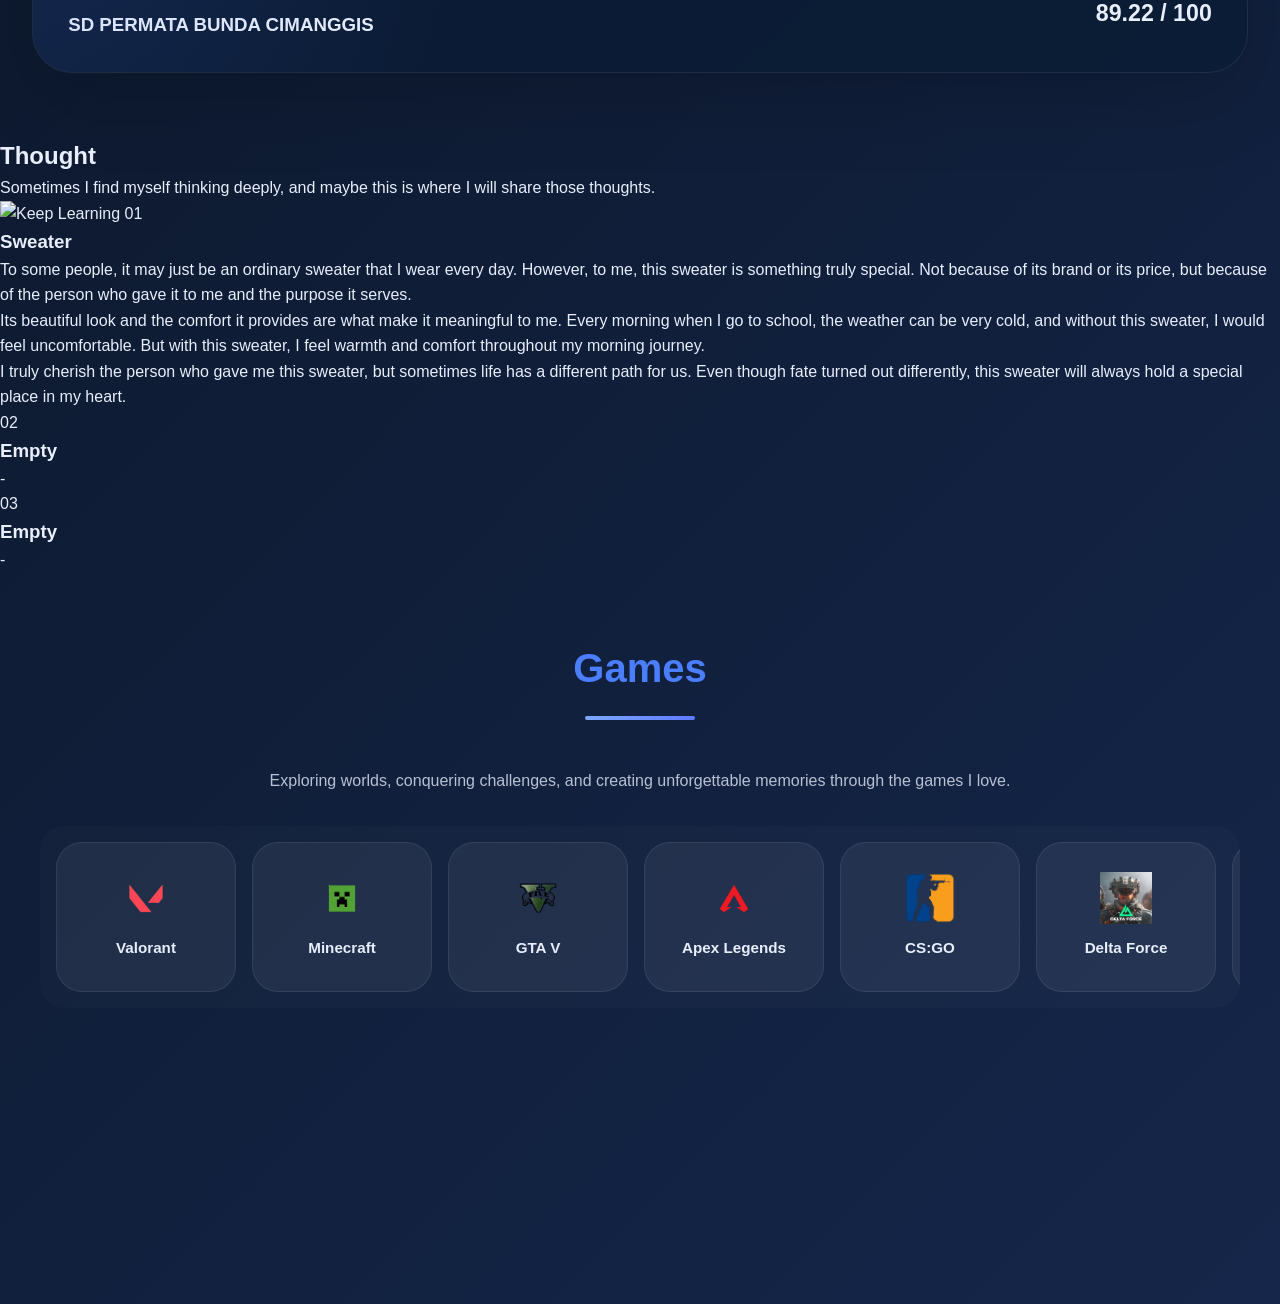
==== commit 7cef9c92: "Add Thought section with articles in index.html Added a new 'Thought' section with articles and cont" ====
--- a/index.html
+++ b/index.html
@@ -5,23 +5,25 @@
     <meta name="viewport" content="width=device-width, initial-scale=1.0">
     <title>MUTED</title>
     <link rel="stylesheet" href="style.css">
+    <link rel="icon" href="logo.png" type="image/png">
 </head>
 <body>
     <!-- Navigation -->
-    <nav class="navbar">
-        <div class="container">
+    <nav class="navbar simple-navbar">
+        <div class="container nav-inner">
             <a href="#home" class="logo-link">
-                <img src="logo.png" alt="Albert Logo" class="logo-image">
-            </a>
+                <img src="logo.png" alt="Logo" class="logo-image">
+                <span class="brand-name">MUTED</span>
+            </a>
+
             <ul class="nav-links">
                 <li><a href="#home" class="nav-link active">Home</a></li>
                 <li><a href="#about" class="nav-link">Background</a></li>
+                <li><a href="#thought" class="nav-link">Thought</a></li>
                 <li><a href="#games" class="nav-link">Games</a></li>
             </ul>
-            <div class="nav-indicator"></div>
         </div>
     </nav>
-
     <!-- Hero Section -->
     <section id="home" class="hero">
         <div class="hero-content">
@@ -87,6 +89,35 @@
         </div>
     </section>
 
+    <!-- Thought Section -->
+<section id="thought" class="thought reveal">
+    <div class="section-header">
+        <h2>Thought</h2>
+        <p>Sometimes I find myself thinking deeply, and maybe this is where I will share those thoughts.</p>
+    </div>
+
+    <div class="thought-grid">
+        <article class="thought-card">
+            <img src="sweater.png" alt="Keep Learning" class="thought-card-img">
+            <span class="thought-number">01</span>
+            <h3>Sweater</h3>
+            <p>To some people, it may just be an ordinary sweater that I wear every day. However, to me, this sweater is something truly special. Not because of its brand or its price, but because of the person who gave it to me and the purpose it serves.
+<br>Its beautiful look and the comfort it provides are what make it meaningful to me. Every morning when I go to school, the weather can be very cold, and without this sweater, I would feel uncomfortable. But with this sweater, I feel warmth and comfort throughout my morning journey.
+<br>I truly cherish the person who gave me this sweater, but sometimes life has a different path for us. Even though fate turned out differently, this sweater will always hold a special place in my heart.</p>
+    </article>
+        <article class="thought-card">
+            <span class="thought-number">02</span>
+            <h3>Empty</h3>
+            <p>-</p>
+        </article>
+        <article class="thought-card">
+            <span class="thought-number">03</span>
+            <h3>Empty</h3>
+            <p>-</p>
+        </article>
+    </div>
+</section>
+
     <!-- Games Section -->
     <section id="games" class="games reveal">
         <div class="section-header">
@@ -94,7 +125,7 @@
             <p>Exploring worlds, conquering challenges, and creating unforgettable memories through the games I love.</p>
         </div>
 
-        <div class="carousel-wrapper">
+ <div class="carousel-wrapper">
             <div class="games-carousel">
                 <div class="games-track" id="gamesTrack">
                     <a href="https://playvalorant.com" target="_blank" class="game-card">
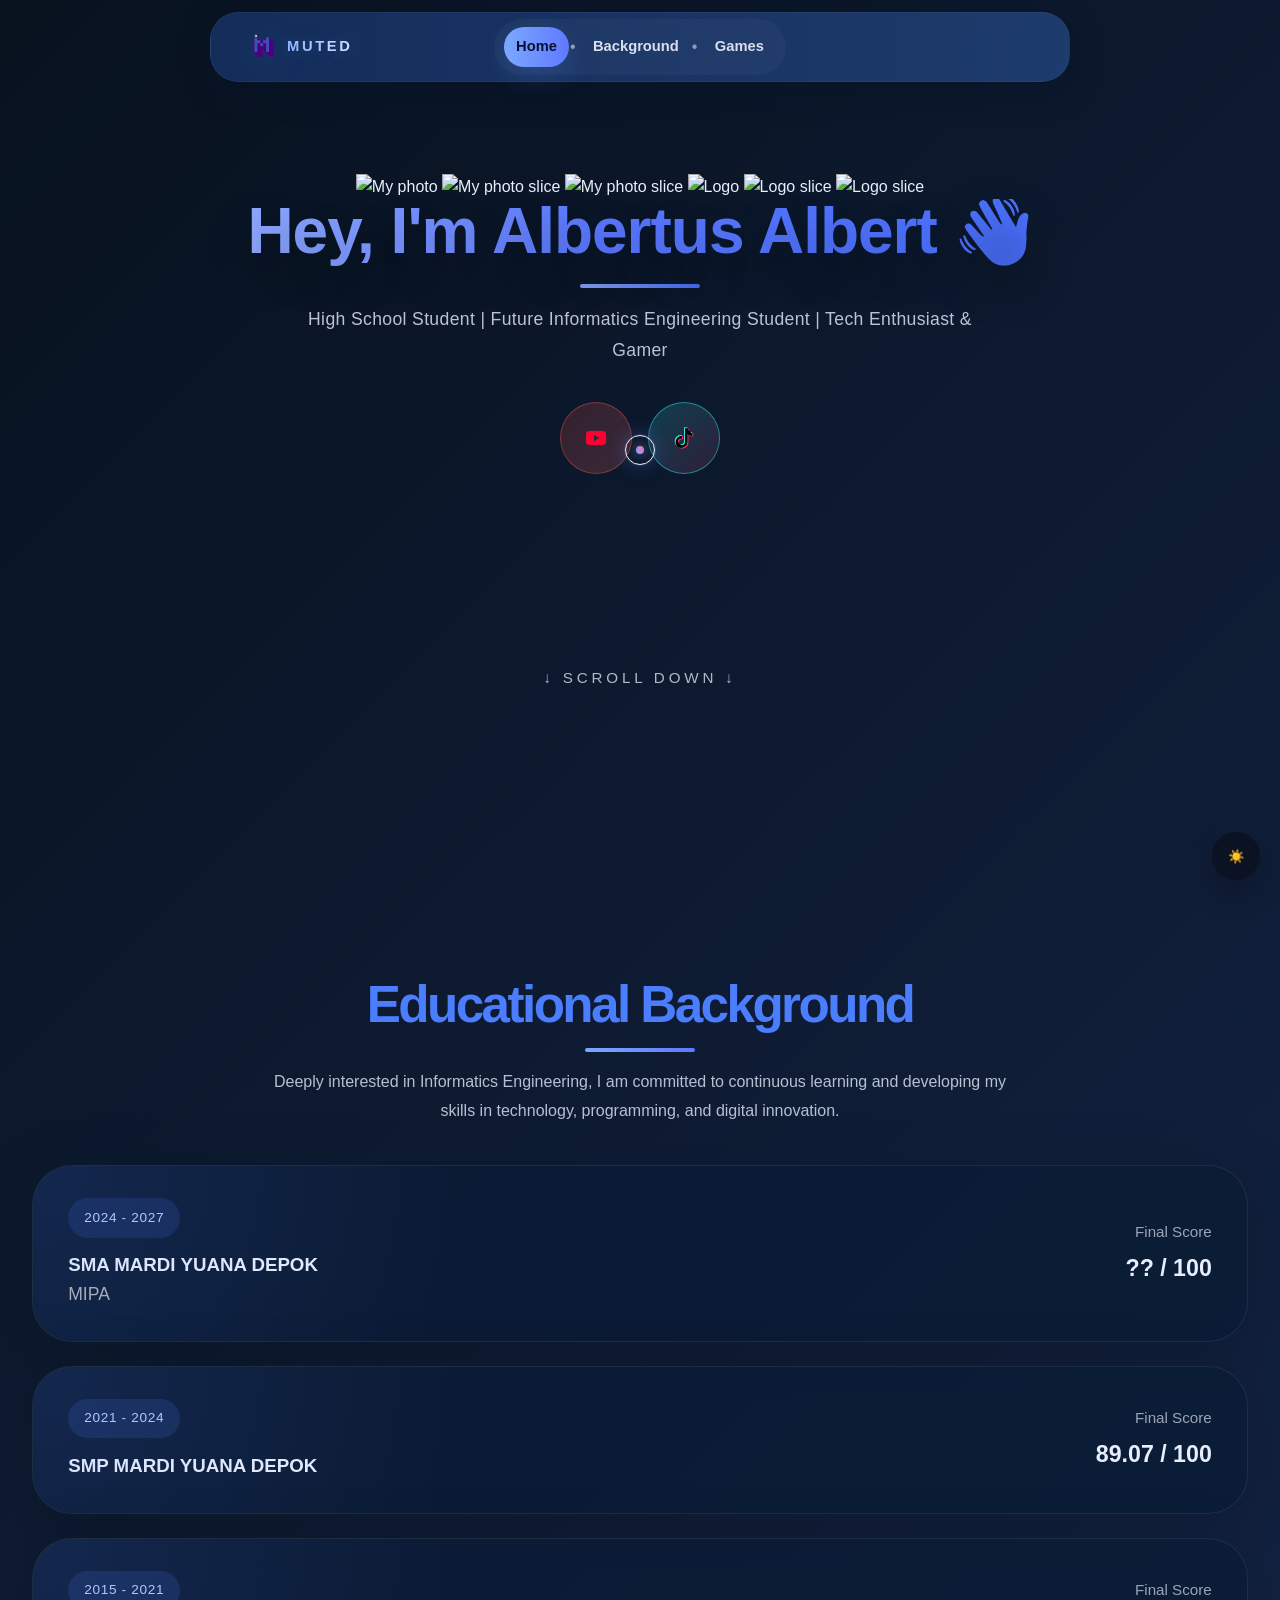
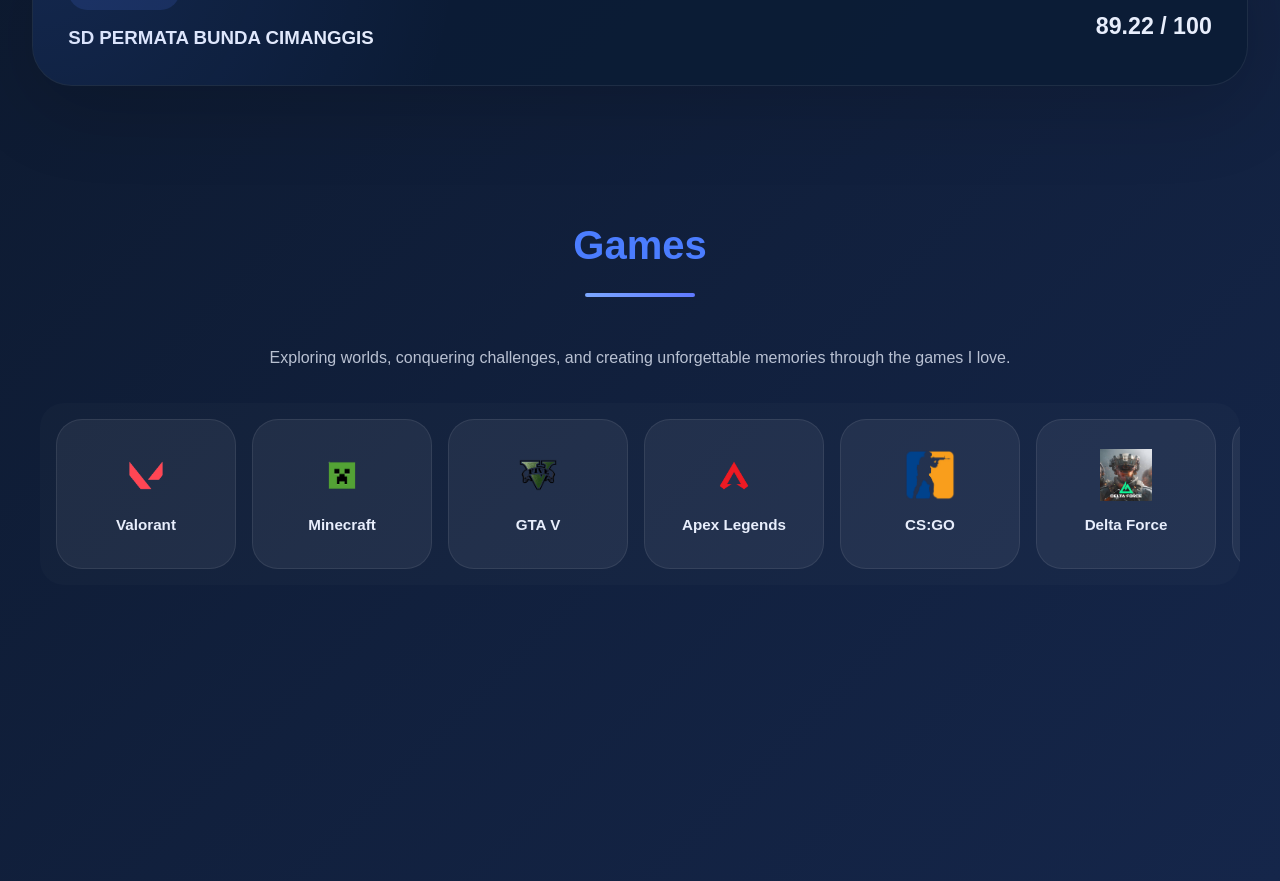
==== commit b607aeed: "Update index.html" ====
--- a/index.html
+++ b/index.html
@@ -19,7 +19,6 @@
             <ul class="nav-links">
                 <li><a href="#home" class="nav-link active">Home</a></li>
                 <li><a href="#about" class="nav-link">Background</a></li>
-                <li><a href="#thought" class="nav-link">Thought</a></li>
                 <li><a href="#games" class="nav-link">Games</a></li>
             </ul>
         </div>
@@ -27,6 +26,19 @@
     <!-- Hero Section -->
     <section id="home" class="hero">
         <div class="hero-content">
+            <!-- Avatar: personal photo that briefly switches to logo with a glitch effect -->
+            <div class="hero-avatar">
+                <div class="avatar" id="avatar">
+                    <img src="Avatar/Albert.png" alt="My photo" class="photo base">
+                    <img src="Avatar/Albert.png" alt="My photo slice" class="photo slice s1">
+                    <img src="Avatar/Albert.png" alt="My photo slice" class="photo slice s2">
+
+                    <img src="Avatar/Tommy.png" alt="Logo" class="logo base">
+                    <img src="Avatar/Tommy.png" alt="Logo slice" class="logo slice l1">
+                    <img src="Avatar/Tommy.png" alt="Logo slice" class="logo slice l2">
+                </div>
+            </div>
+
             <h2 class="hero-title">Hey, I'm Albertus Albert 👋</h2>
             <p class="hero-subtitle">High School Student | Future Informatics Engineering Student | Tech Enthusiast & Gamer</p>
             <div class="hero-social">
@@ -89,34 +101,7 @@
         </div>
     </section>
 
-    <!-- Thought Section -->
-<section id="thought" class="thought reveal">
-    <div class="section-header">
-        <h2>Thought</h2>
-        <p>Sometimes I find myself thinking deeply, and maybe this is where I will share those thoughts.</p>
-    </div>
-
-    <div class="thought-grid">
-        <article class="thought-card">
-            <img src="sweater.png" alt="Keep Learning" class="thought-card-img">
-            <span class="thought-number">01</span>
-            <h3>Sweater</h3>
-            <p>To some people, it may just be an ordinary sweater that I wear every day. However, to me, this sweater is something truly special. Not because of its brand or its price, but because of the person who gave it to me and the purpose it serves.
-<br>Its beautiful look and the comfort it provides are what make it meaningful to me. Every morning when I go to school, the weather can be very cold, and without this sweater, I would feel uncomfortable. But with this sweater, I feel warmth and comfort throughout my morning journey.
-<br>I truly cherish the person who gave me this sweater, but sometimes life has a different path for us. Even though fate turned out differently, this sweater will always hold a special place in my heart.</p>
-    </article>
-        <article class="thought-card">
-            <span class="thought-number">02</span>
-            <h3>Empty</h3>
-            <p>-</p>
-        </article>
-        <article class="thought-card">
-            <span class="thought-number">03</span>
-            <h3>Empty</h3>
-            <p>-</p>
-        </article>
-    </div>
-</section>
+    <!-- Thought section removed -->
 
     <!-- Games Section -->
     <section id="games" class="games reveal">
--- a/style.css
+++ b/style.css
@@ -33,106 +33,150 @@
 }
 
 /* Navbar */
-.navbar {
-    background: rgba(10, 18, 38, 0.92);
-    backdrop-filter: blur(12px);
-    padding: 1rem 0;
+/* Simple rounded navbar (replace previous complex navbar rules) */
+.navbar.simple-navbar {
     position: sticky;
-    top: 0;
-    z-index: 100;
-    border-bottom: 1px solid rgba(78, 124, 255, 0.2);
-    box-shadow: 0 8px 32px rgba(0, 0, 0, 0.15);
-    transition: all 0.3s ease;
-}
-
-.navbar .container {
-    display: flex;
-    justify-content: space-between;
-    align-items: center;
-    position: relative;
-}
-
-.logo-link {
+    top: 12px;
+    z-index: 120;
+    margin: 12px auto;
+    max-width: 860px;
+    padding: 6px 14px;
+    border-radius: 28px;
+    background: linear-gradient(90deg, rgba(20,46,92,0.98), rgba(30,60,110,0.98));
+    box-shadow: 0 10px 28px rgba(7,20,40,0.55);
+    border: 1px solid rgba(255,255,255,0.04);
+    backdrop-filter: blur(6px);
+}
+
+.navbar.simple-navbar .nav-inner {
     display: flex;
     align-items: center;
+    justify-content: center;
+    gap: 12px;
+    position: relative;
+    padding: 0 14px;
+}
+
+.navbar.simple-navbar .logo-link {
+    position: absolute;
+    left: 24px;
+    display: inline-flex;
+    align-items: center;
+    gap: 8px;
     text-decoration: none;
-    transition: transform 0.3s ease;
-}
-
-.logo-link:hover {
-    transform: scale(1.08);
-}
-
-.logo-image {
-    height: 48px;
+}
+
+.navbar.simple-navbar .logo-image {
+    height: 30px;
     width: auto;
-    margin-left: -12px;
-    filter: drop-shadow(0 4px 8px rgba(78, 124, 255, 0.25));
-}
-
-.nav-links {
+    display: block;
+    filter: drop-shadow(0 6px 18px rgba(80, 140, 255, 0.14));
+}
+
+.brand-name {
+    font-size: 0.92rem;
+    font-weight: 800;
+    letter-spacing: 0.18em;
+    text-transform: uppercase;
+    color: transparent;
+    background: linear-gradient(90deg, #8fb7ff, #d6e2ff);
+    -webkit-background-clip: text;
+    background-clip: text;
+    text-shadow: 0 0 18px rgba(140, 180, 255, 0.25);
+}
+
+.navbar.simple-navbar .nav-links {
     display: flex;
+    gap: 12px;
+    padding: 8px 10px;
+    background: rgba(255,255,255,0.03);
+    border-radius: 999px;
+    align-items: center;
+    justify-content: center;
+}
+
+.navbar.simple-navbar .nav-links li {
+    position: relative;
     list-style: none;
-    gap: 0;
-    position: relative;
-}
-
-.nav-link {
-    color: rgba(232, 238, 252, 0.75);
+}
+
+.navbar.simple-navbar .nav-links li + li::before {
+    color: rgba(232, 238, 252, 0.55);
+    content: '•';
+    position: absolute;
+    left: -11px;
+    top: 50%;
+    transform: translateY(-50%);
+    font-size: 1rem;
+}
+
+body.light-mode .navbar.simple-navbar .nav-links li + li::before {
+    color: rgba(31, 50, 81, 0.55);
+}
+
+.navbar.simple-navbar .nav-link {
+    display: inline-flex;
+    align-items: center;
+    padding: 8px 12px;
+    color: rgba(232,238,252,0.92);
     text-decoration: none;
-    font-weight: 600;
-    padding: 0.75rem 1.5rem;
-    position: relative;
-    transition: color 0.3s ease;
-    letter-spacing: 0.03em;
-}
-
-.nav-link::before {
-    content: '';
-    position: absolute;
-    bottom: 0;
-    left: 0;
-    width: 0;
-    height: 2px;
-    background: linear-gradient(90deg, #7ca8ff, #4f74d6);
-    transition: width 0.3s ease;
-}
-
-.nav-link:hover {
-    color: #e8eefc;
-}
-
-.nav-link:hover::before {
-    width: 100%;
-}
-
-.nav-link.active {
-    color: #e8eefc;
-}
-
-.nav-link.active::before {
-    width: 100%;
-}
-
-body.light-mode .navbar {
-    background: rgba(255, 255, 255, 0.92);
-    border-bottom: 1px solid rgba(255, 155, 185, 0.2);
-    box-shadow: 0 8px 32px rgba(0, 0, 0, 0.08);
-}
-
-body.light-mode .nav-link {
-    color: #3a4d71;
-}
-
-body.light-mode .nav-link:hover,
-body.light-mode .nav-link.active {
-    color: #1f3251;
-}
-
-body.light-mode .nav-link::before {
-    background: linear-gradient(90deg, #ff9bb3, #c06c84);
-}
-
+    font-weight: 700;
+    border-radius: 999px;
+    transition: background .18s ease, transform .12s ease, color .18s ease;
+    white-space: nowrap;
+    font-size: 0.92rem;
+}
+
+.navbar.simple-navbar .nav-link:hover {
+    background: rgba(255,255,255,0.08);
+    transform: translateY(-2px);
+}
+
+.navbar.simple-navbar .nav-link.active {
+    background: linear-gradient(90deg,#7ca8ff,#5f79ff);
+    color: #071233;
+    box-shadow: 0 10px 26px rgba(92,140,255,0.18);
+}
+
+@media (max-width: 880px) {
+    .navbar.simple-navbar {
+        margin: 10px;
+        padding: 8px 10px;
+        border-radius: 22px;
+    }
+
+    .navbar.simple-navbar .nav-inner {
+        flex-direction: column;
+        align-items: center;
+        gap: 8px;
+        padding: 4px 0;
+    }
+
+    .navbar.simple-navbar .logo-link {
+        position: static;
+        left: auto;
+        justify-content: center;
+        width: 100%;
+    }
+
+    .navbar.simple-navbar .nav-links {
+        display: flex;
+        flex-wrap: wrap;
+        justify-content: center;
+        gap: 6px;
+        padding: 6px 8px;
+        width: 100%;
+    }
+
+    .navbar.simple-navbar .nav-links li + li::before {
+        display: none;
+    }
+
+    .navbar.simple-navbar .nav-link {
+        padding: 7px 10px;
+        font-size: 0.84rem;
+    }
+}
 /* Hero Section */
 .hero {
     min-height: calc(100vh - 80px);
@@ -685,6 +729,104 @@
     font-size: 1.45rem;
 }
 
+.thought {
+    padding: 4rem 2rem 6rem;
+}
+
+.thought .section-header h2 {
+    color: #e8eefc;
+}
+
+.thought .section-header h2::after {
+    background: linear-gradient(90deg, #7ca8ff, #5f79ff);
+}
+
+.thought .section-header p {
+    color: rgba(232, 238, 252, 0.78);
+}
+
+.thought-grid {
+    display: grid;
+    grid-template-columns: repeat(3, minmax(0, 1fr));
+    gap: 1.5rem;
+    max-width: 1100px;
+    margin: 0 auto;
+}
+
+.thought-card {
+    display: grid;
+    grid-template-rows: auto auto 1fr;
+    gap: 0.6rem; /* reduce vertical spacing between elements */
+    padding: 1.4rem 1.8rem; /* slightly tighter padding */
+    border-radius: 24px;
+    background: rgba(255, 255, 255, 0.06);
+    border: 1px solid rgba(255, 255, 255, 0.08);
+    box-shadow: 0 16px 45px rgba(0, 0, 0, 0.16);
+    backdrop-filter: blur(10px);
+    transition: transform 0.25s ease, box-shadow 0.25s ease, border-color 0.25s ease;
+}
+
+.thought-card-img {
+    width: 100%;
+    height: auto;
+    max-height: 140px;
+    object-fit: contain;
+    object-position: center;
+    border-radius: 12px;
+    display: block;
+    margin: 0 0 0.6rem; /* smaller gap under image */
+}
+
+.thought-number {
+    display: inline-block;
+    margin-bottom: 0.28rem; /* smaller gap to title */
+    font-size: 0.78rem;
+    font-weight: 700;
+    letter-spacing: 0.18em;
+    text-transform: uppercase;
+    color: #7ca8ff;
+}
+
+.thought-card h3 {
+    margin: 0 0 0.25rem; /* tighten space between title and paragraph */
+    font-size: 1.15rem;
+    color: #e8eefc;
+}
+
+.thought-card p {
+    margin: 0;
+    color: rgba(232, 238, 252, 0.78);
+    line-height: 1.7; /* keep readable */
+}
+
+body.light-mode .thought .section-header h2 {
+    color: #4b7dff;
+}
+
+body.light-mode .thought .section-header p {
+    color: #3a4d71;
+}
+
+body.light-mode .thought-card {
+    background: rgba(138, 191, 255, 0.12);
+    border: 1px solid rgba(138, 191, 255, 0.28);
+    box-shadow: 0 16px 45px rgba(0, 0, 0, 0.08);
+}
+
+body.light-mode .thought-card h3 {
+    color: #1f3251;
+}
+
+body.light-mode .thought-card p {
+    color: #3a4d71;
+}
+
+@media (max-width: 900px) {
+    .thought-grid {
+        grid-template-columns: 1fr;
+    }
+}
+
 /* Games carousel styles (append) */
 .games {
     padding: 4rem 2rem 6rem;
@@ -936,3 +1078,90 @@
         display: none !important;
     }
 }
+
+.thought .section-header h2 {
+    color: #e8eefc;
+}
+
+.thought .section-header h2::after {
+    background: linear-gradient(90deg, #7ca8ff, #5f79ff);
+}
+
+.thought .section-header p {
+    color: rgba(232, 238, 252, 0.78);
+}
+
+.thought .section-header {
+    text-align: center;
+    margin-bottom: 2.5rem;
+}
+
+.thought .section-header h2 {
+    font-size: clamp(3rem, 4vw, 4.6rem);
+    color: #4b7dff;
+    margin-bottom: 1rem;
+    letter-spacing: -0.05em;
+    line-height: 1.05;
+}
+
+.thought .section-header h2::after {
+    content: '';
+    display: block;
+    width: 110px;
+    height: 4px;
+    margin: 1rem auto 0;
+    border-radius: 999px;
+    background: linear-gradient(90deg, #7ca8ff, #5f79ff);
+}
+
+.thought .section-header p {
+    max-width: 760px;
+    margin: 0 auto;
+    color: rgba(232, 238, 252, 0.78);
+    font-size: 1rem;
+    line-height: 1.8;
+}
+
+body.light-mode .thought .section-header h2 {
+    color: #4b7dff;
+}
+
+body.light-mode .thought .section-header p {
+    color: #3a4d71;
+}
+
+body.light-mode .navbar.simple-navbar {
+    background: rgba(255, 255, 255, 0.92);
+    border-color: rgba(31, 50, 81, 0.12);
+    box-shadow: 0 10px 28px rgba(31, 50, 81, 0.12);
+}
+
+body.light-mode .navbar.simple-navbar .nav-links {
+    background: rgba(31, 50, 81, 0.08);
+}
+
+body.light-mode .navbar.simple-navbar .nav-link {
+    color: #1f3251;
+}
+
+body.light-mode .navbar.simple-navbar .nav-link:hover {
+    background: rgba(31, 50, 81, 0.12);
+}
+
+body.light-mode .navbar.simple-navbar .nav-link.active {
+    background: linear-gradient(90deg, #8ed2ff, #6ba8ff);
+    color: #0f2b4f;
+    box-shadow: 0 10px 24px rgba(107, 168, 255, 0.24);
+}
+
+body.light-mode .navbar.simple-navbar .logo-image {
+    filter: none;
+}
+
+body.light-mode .brand-name {
+    background: linear-gradient(90deg, #4b7dff, #1f3251);
+    -webkit-background-clip: text;
+    background-clip: text;
+    color: transparent;
+    text-shadow: none;
+}
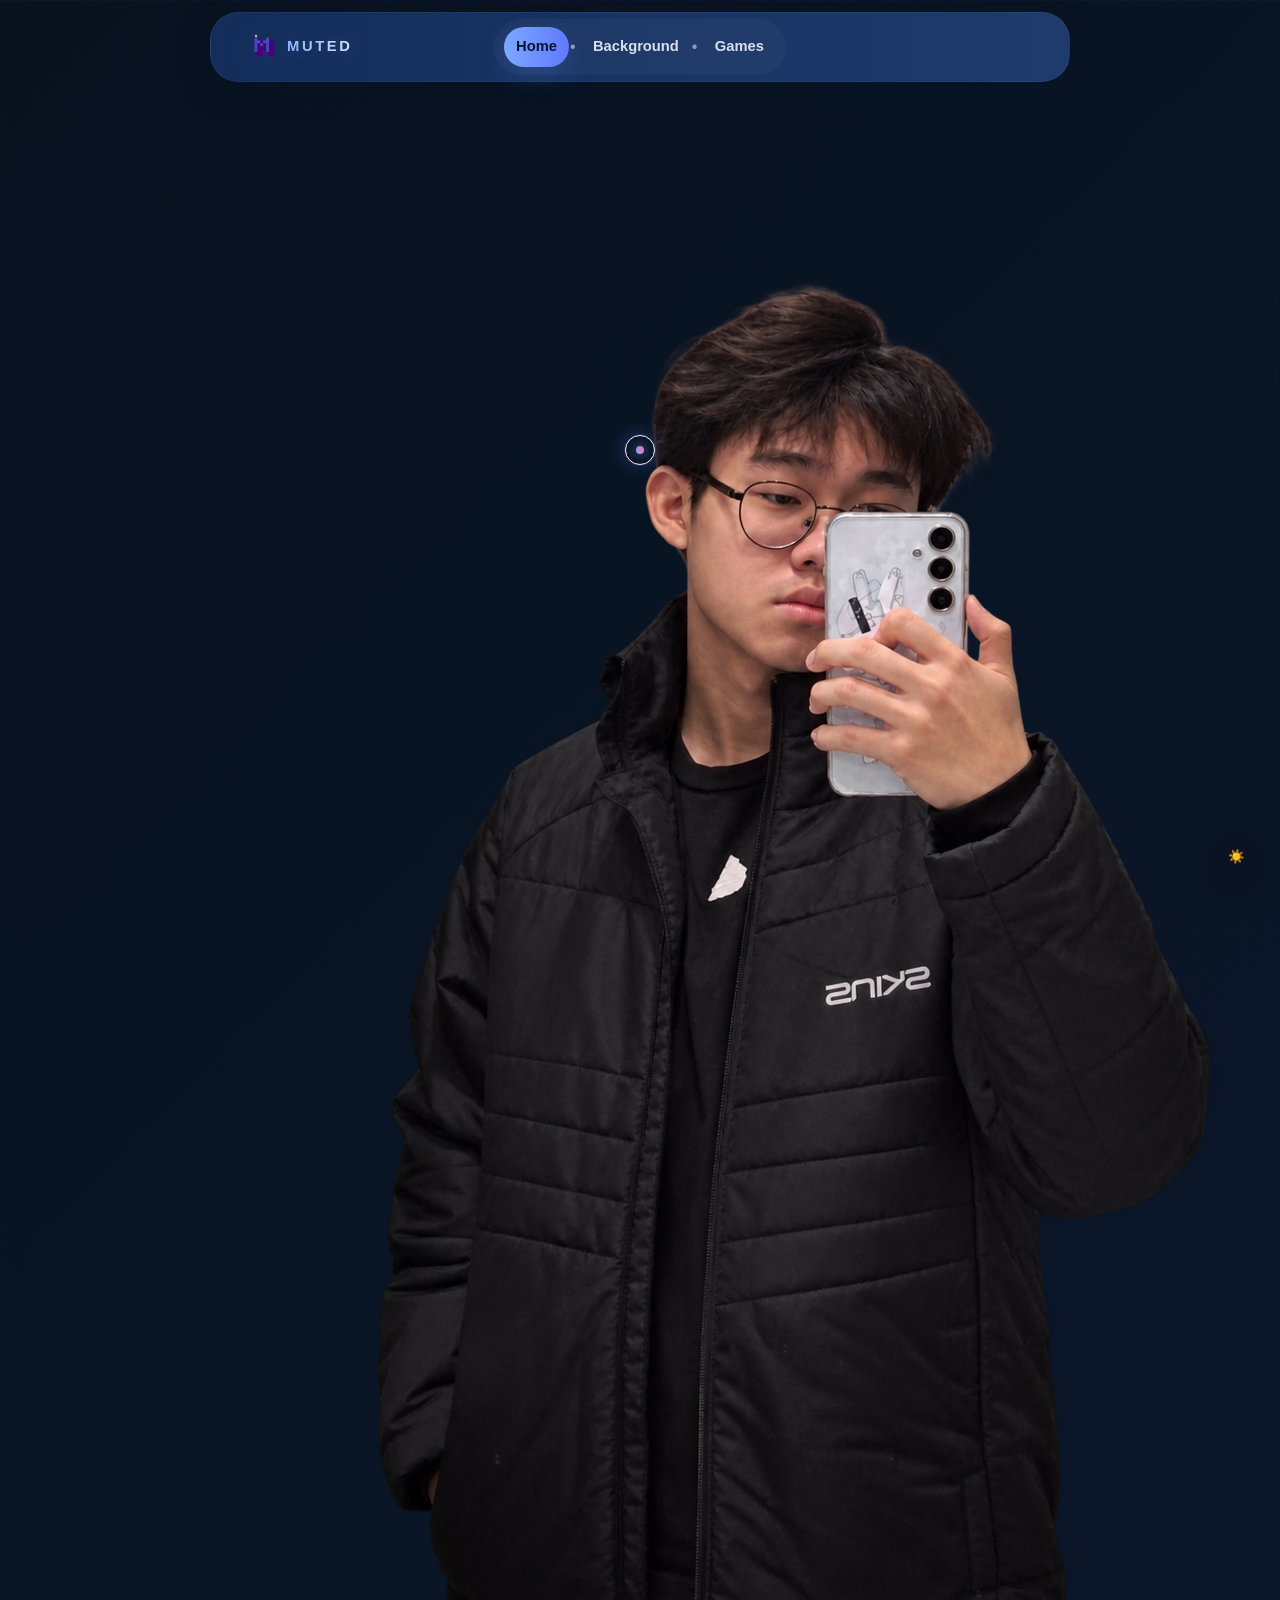
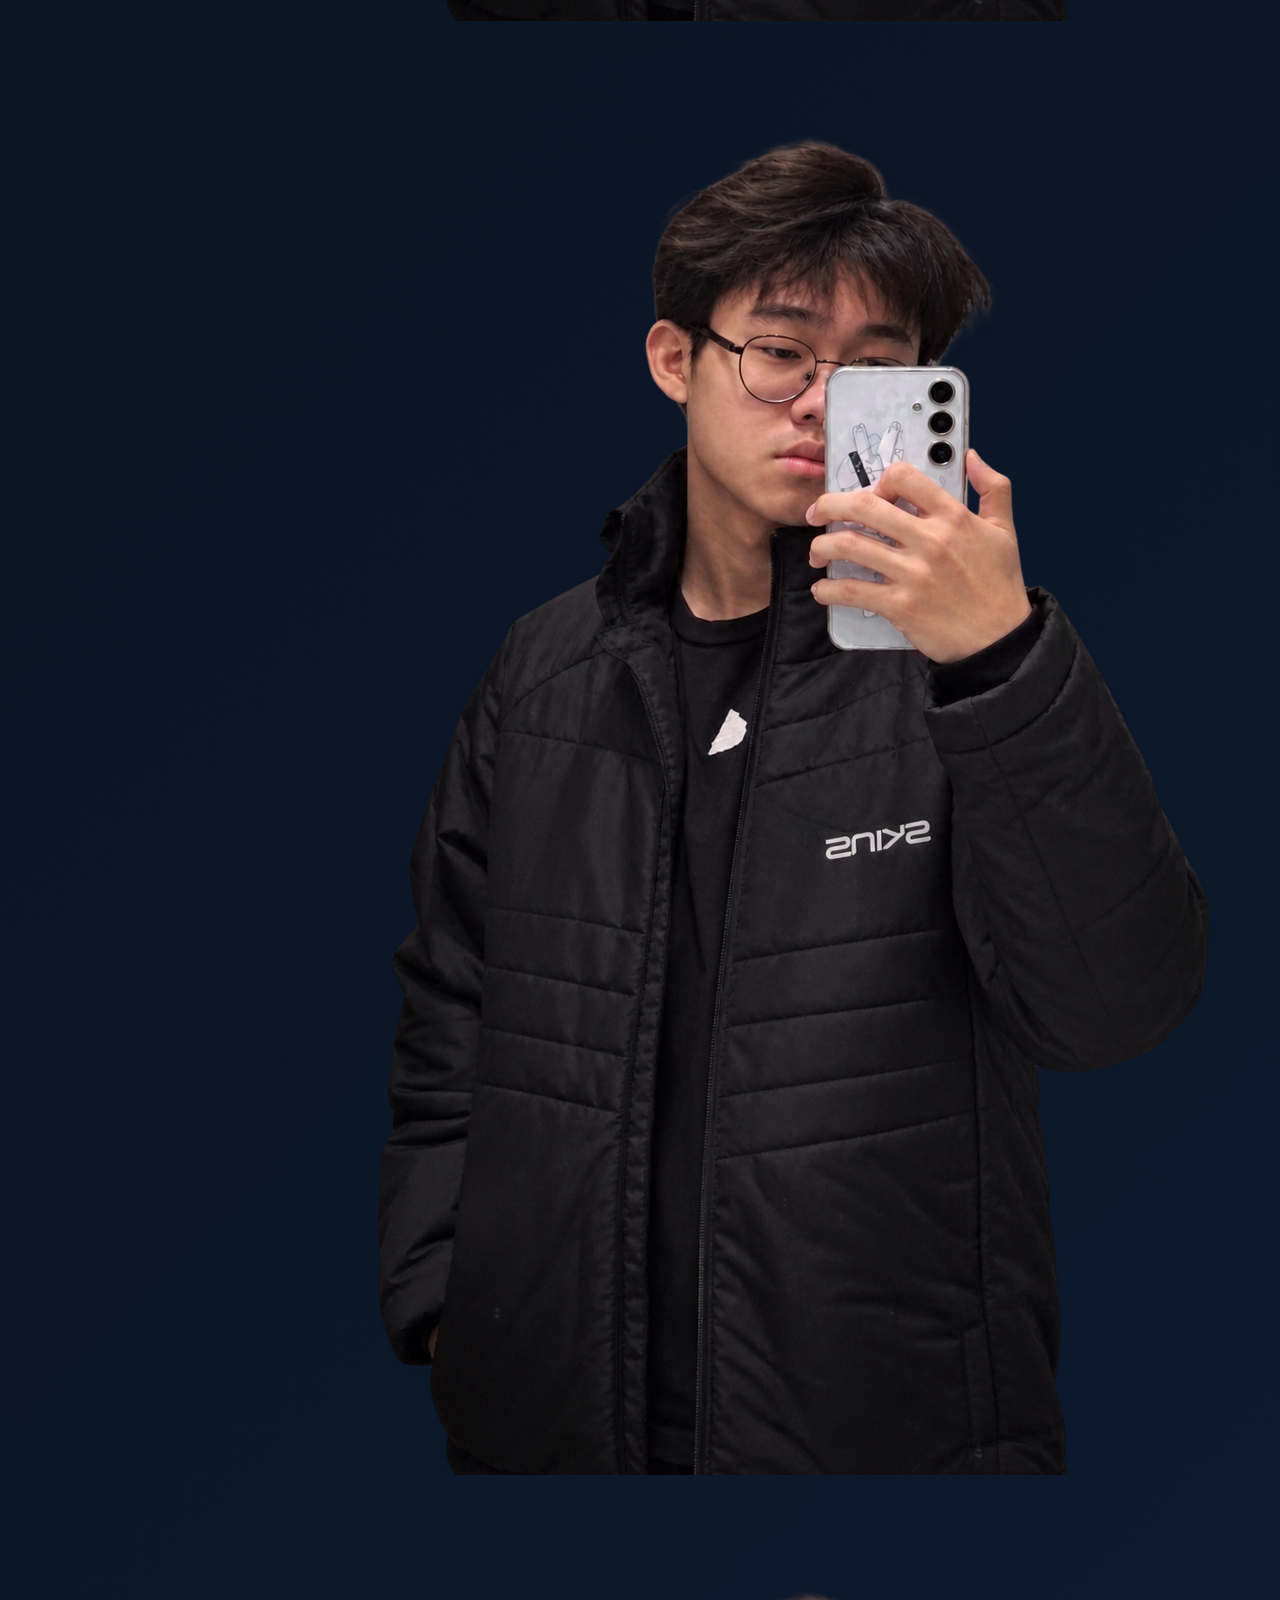
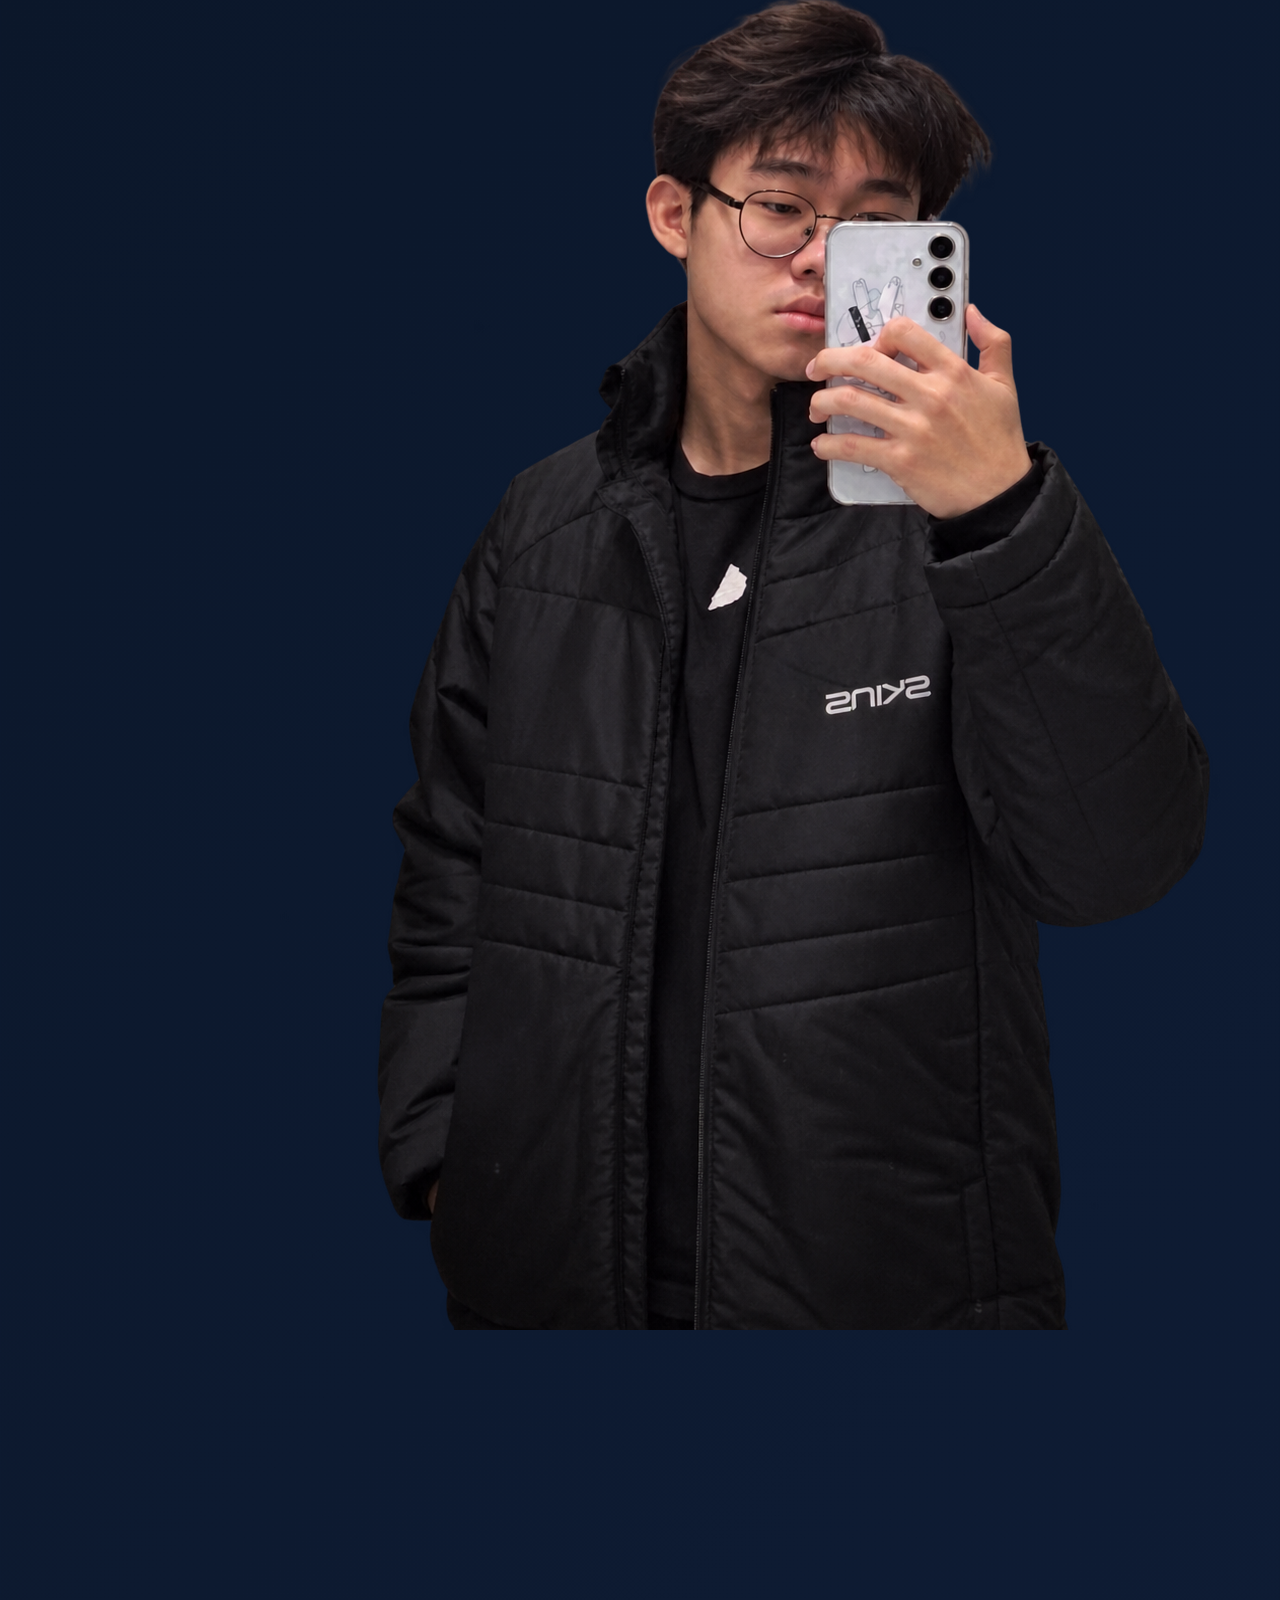
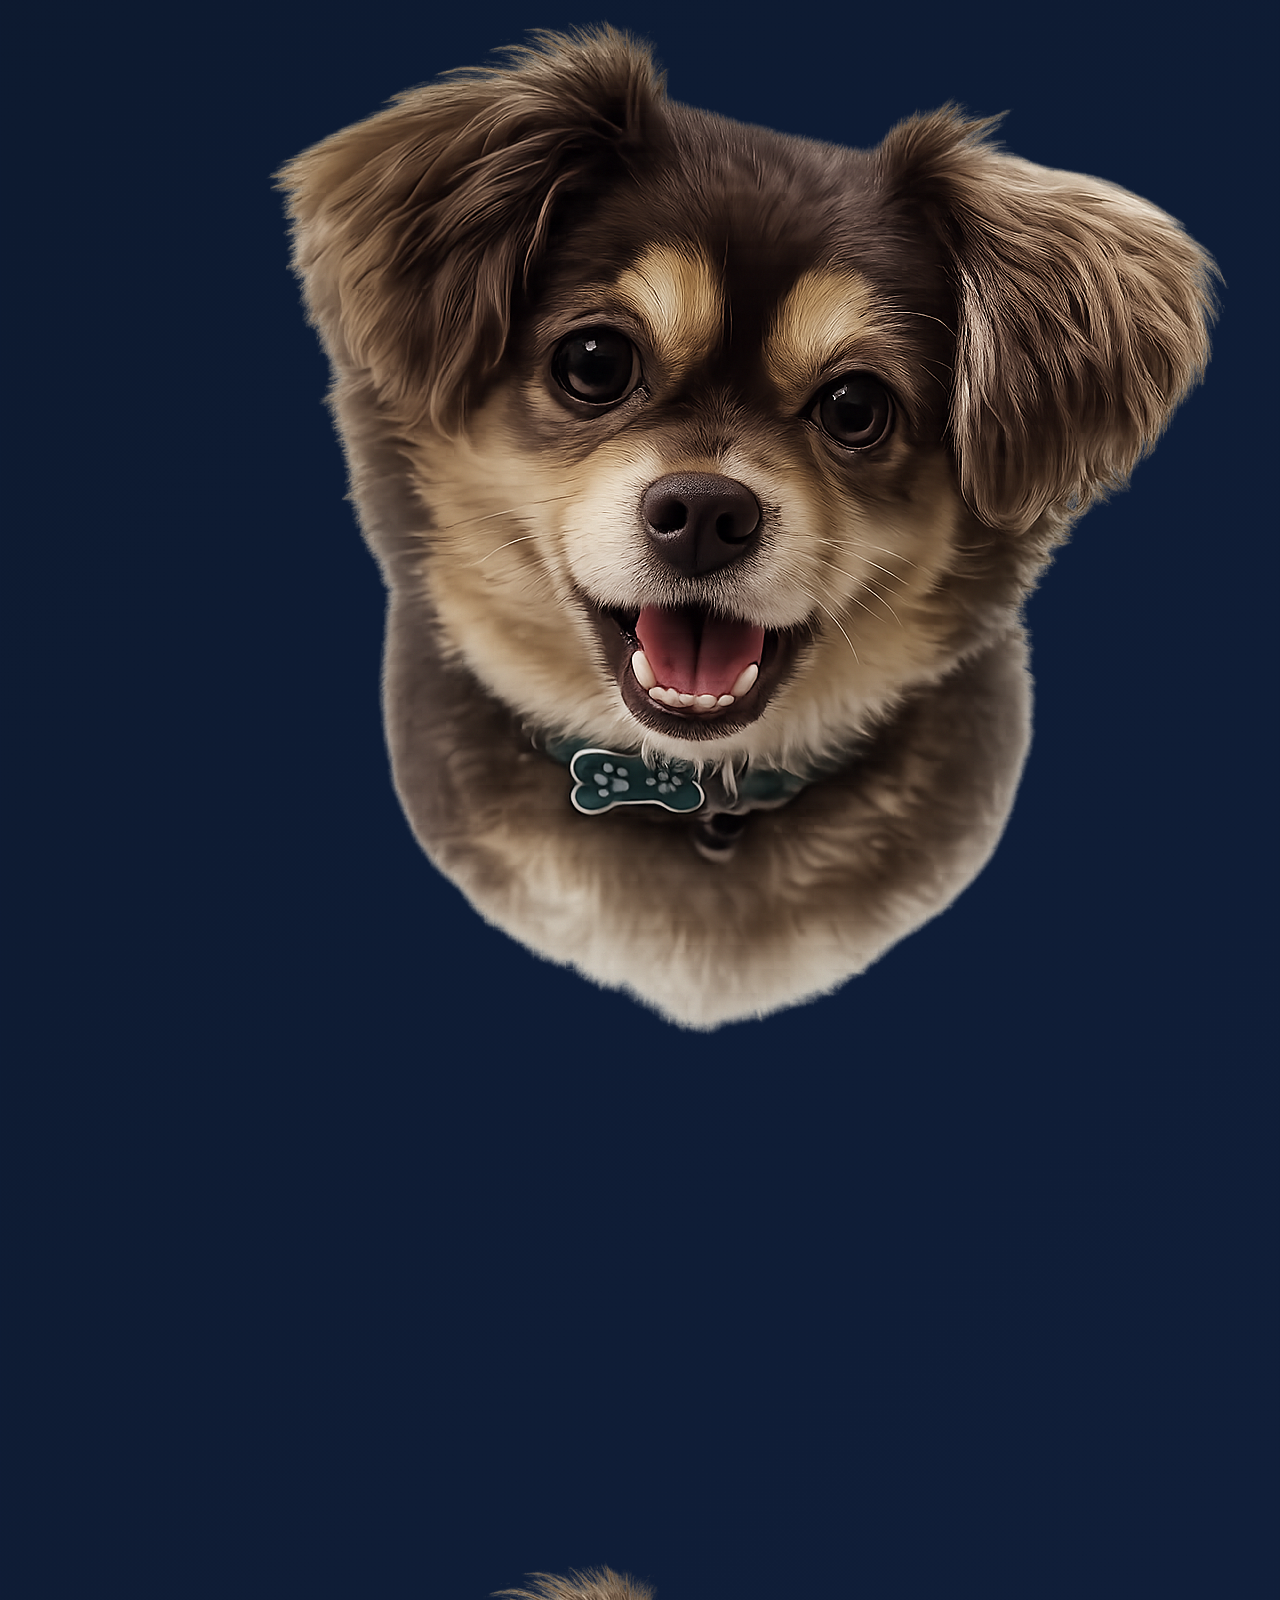
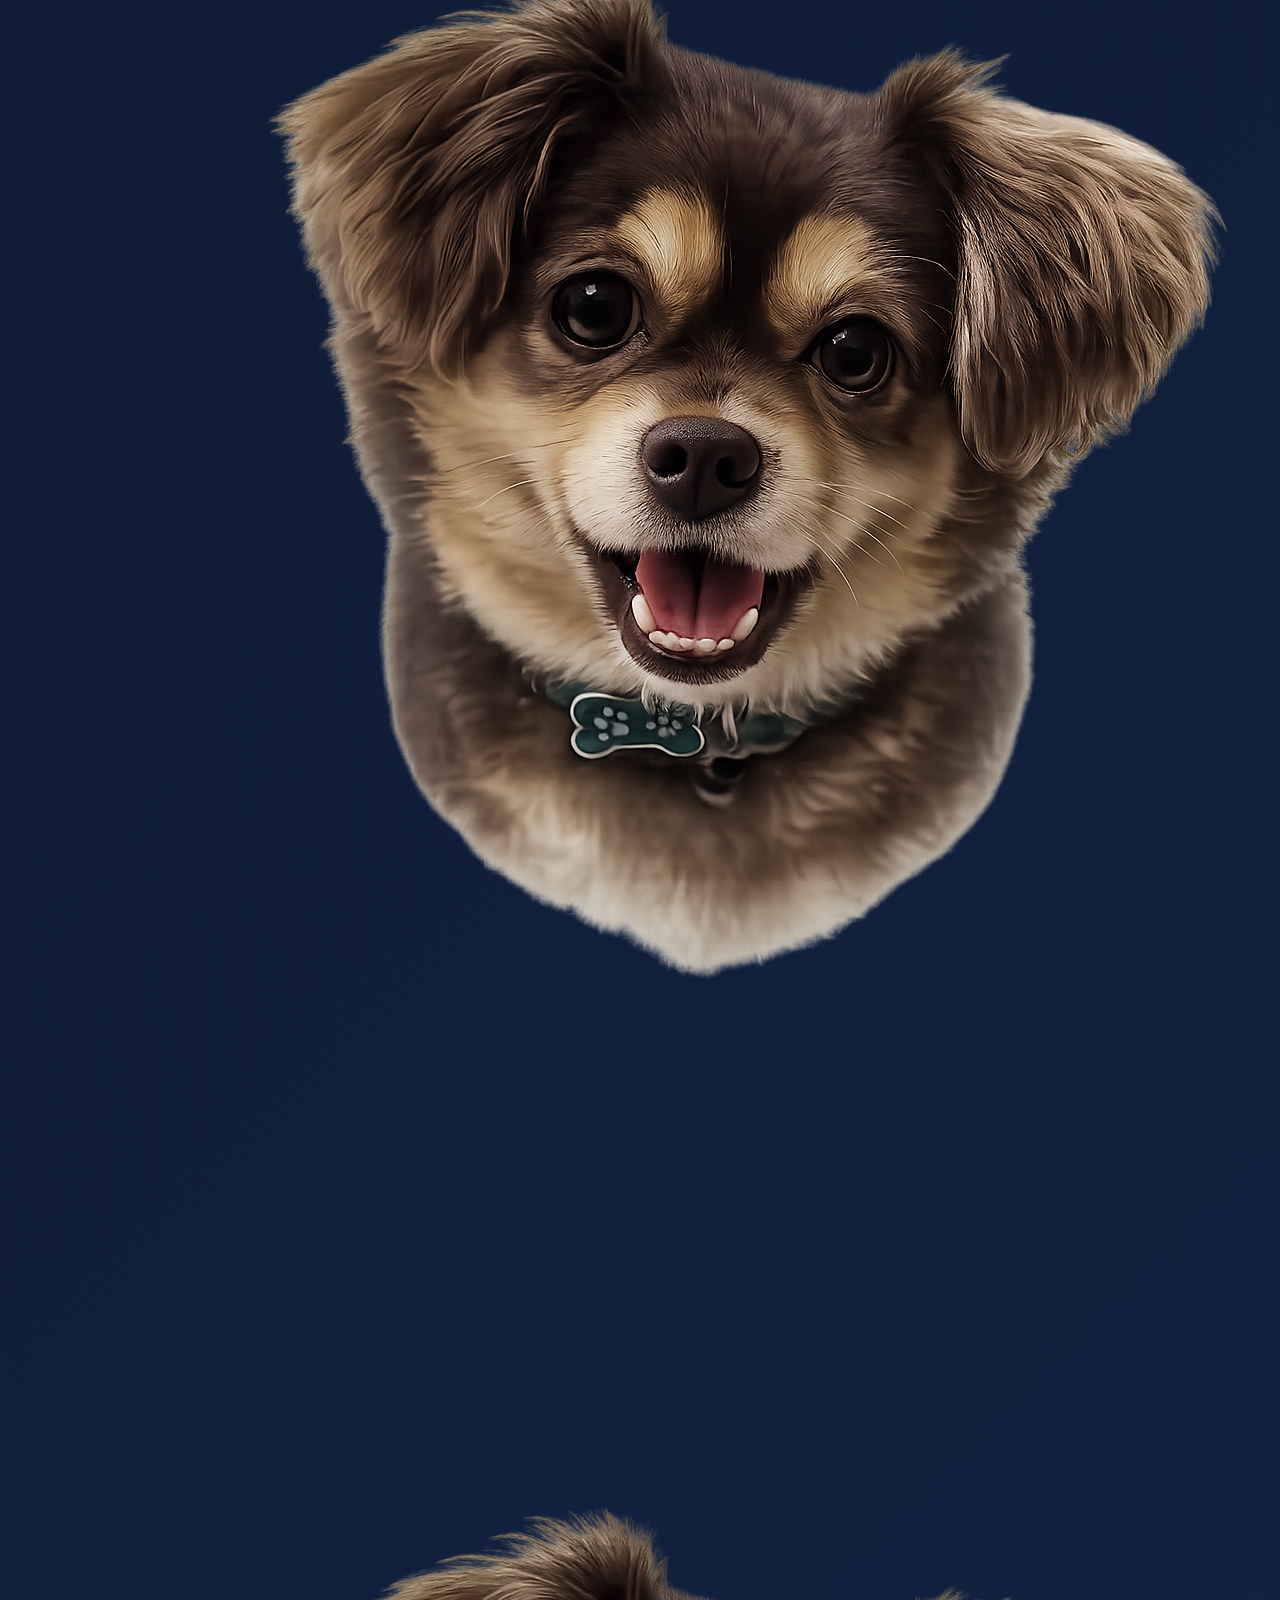
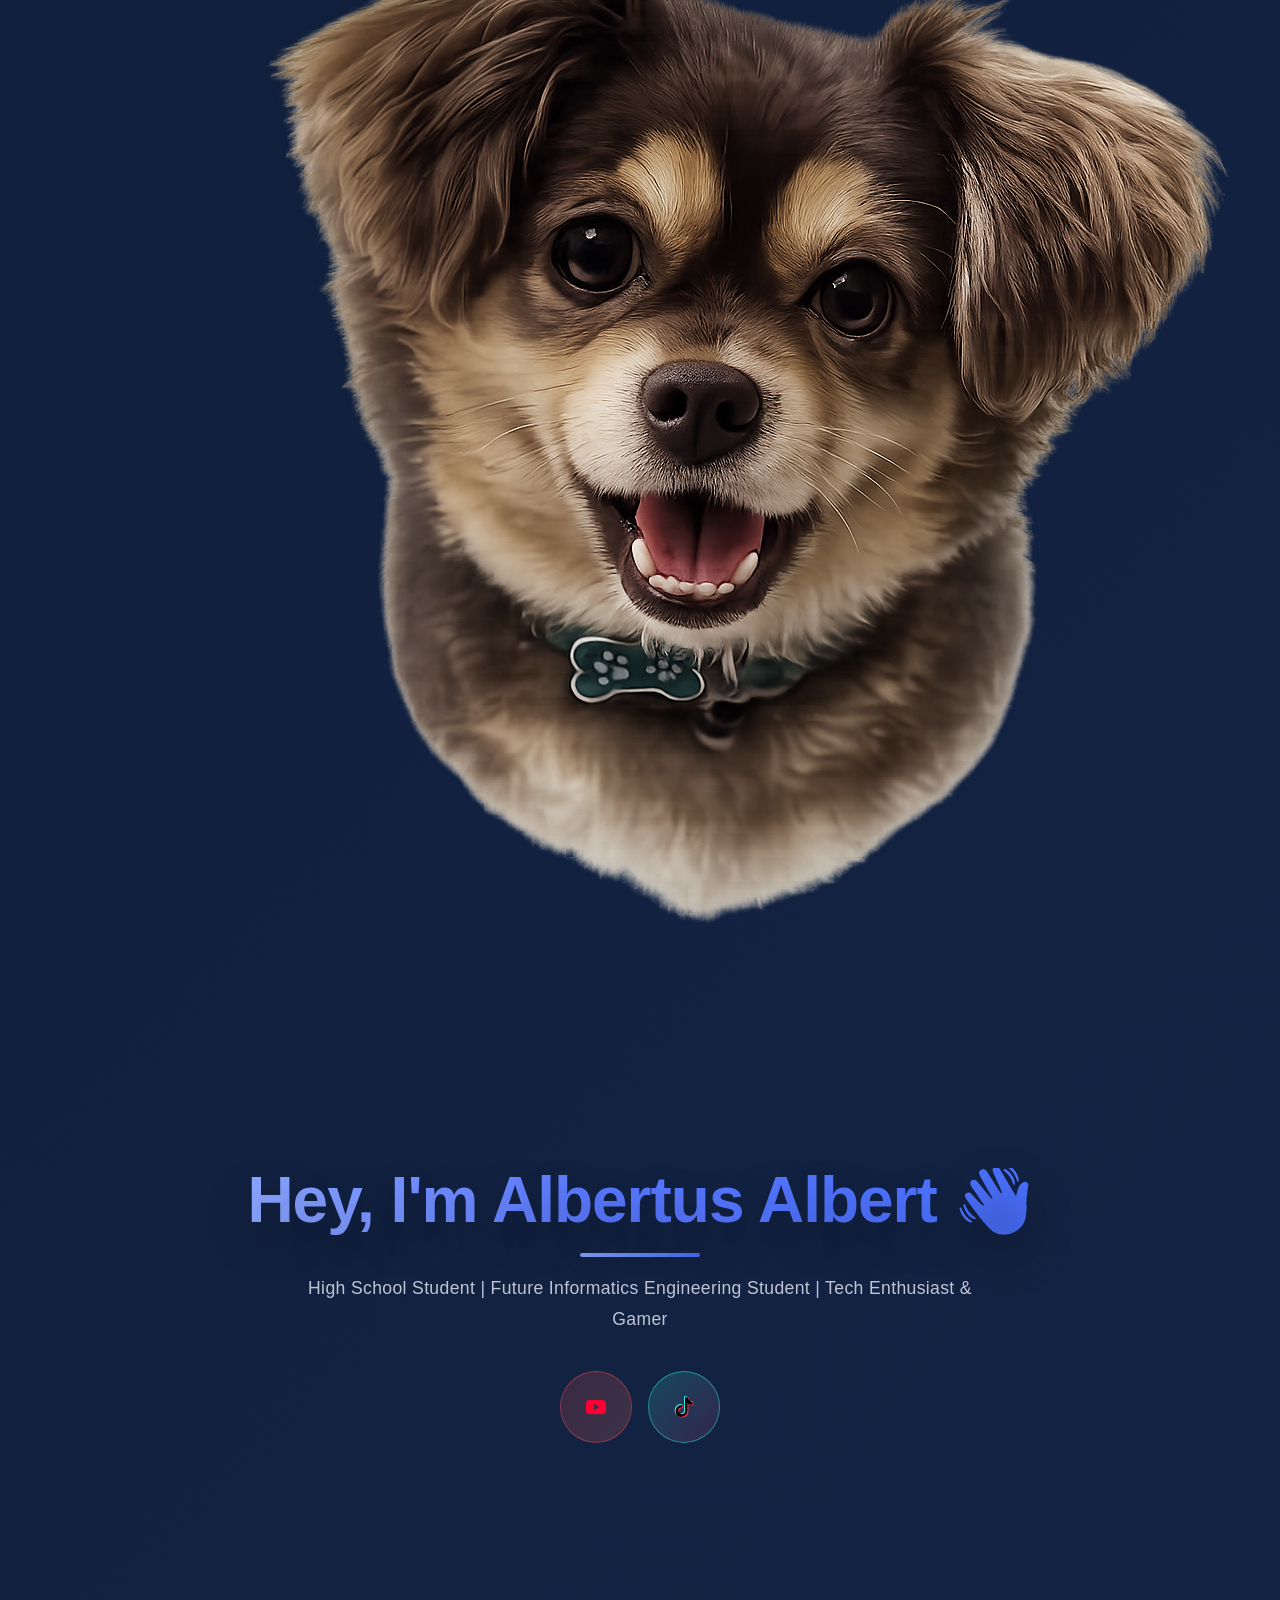
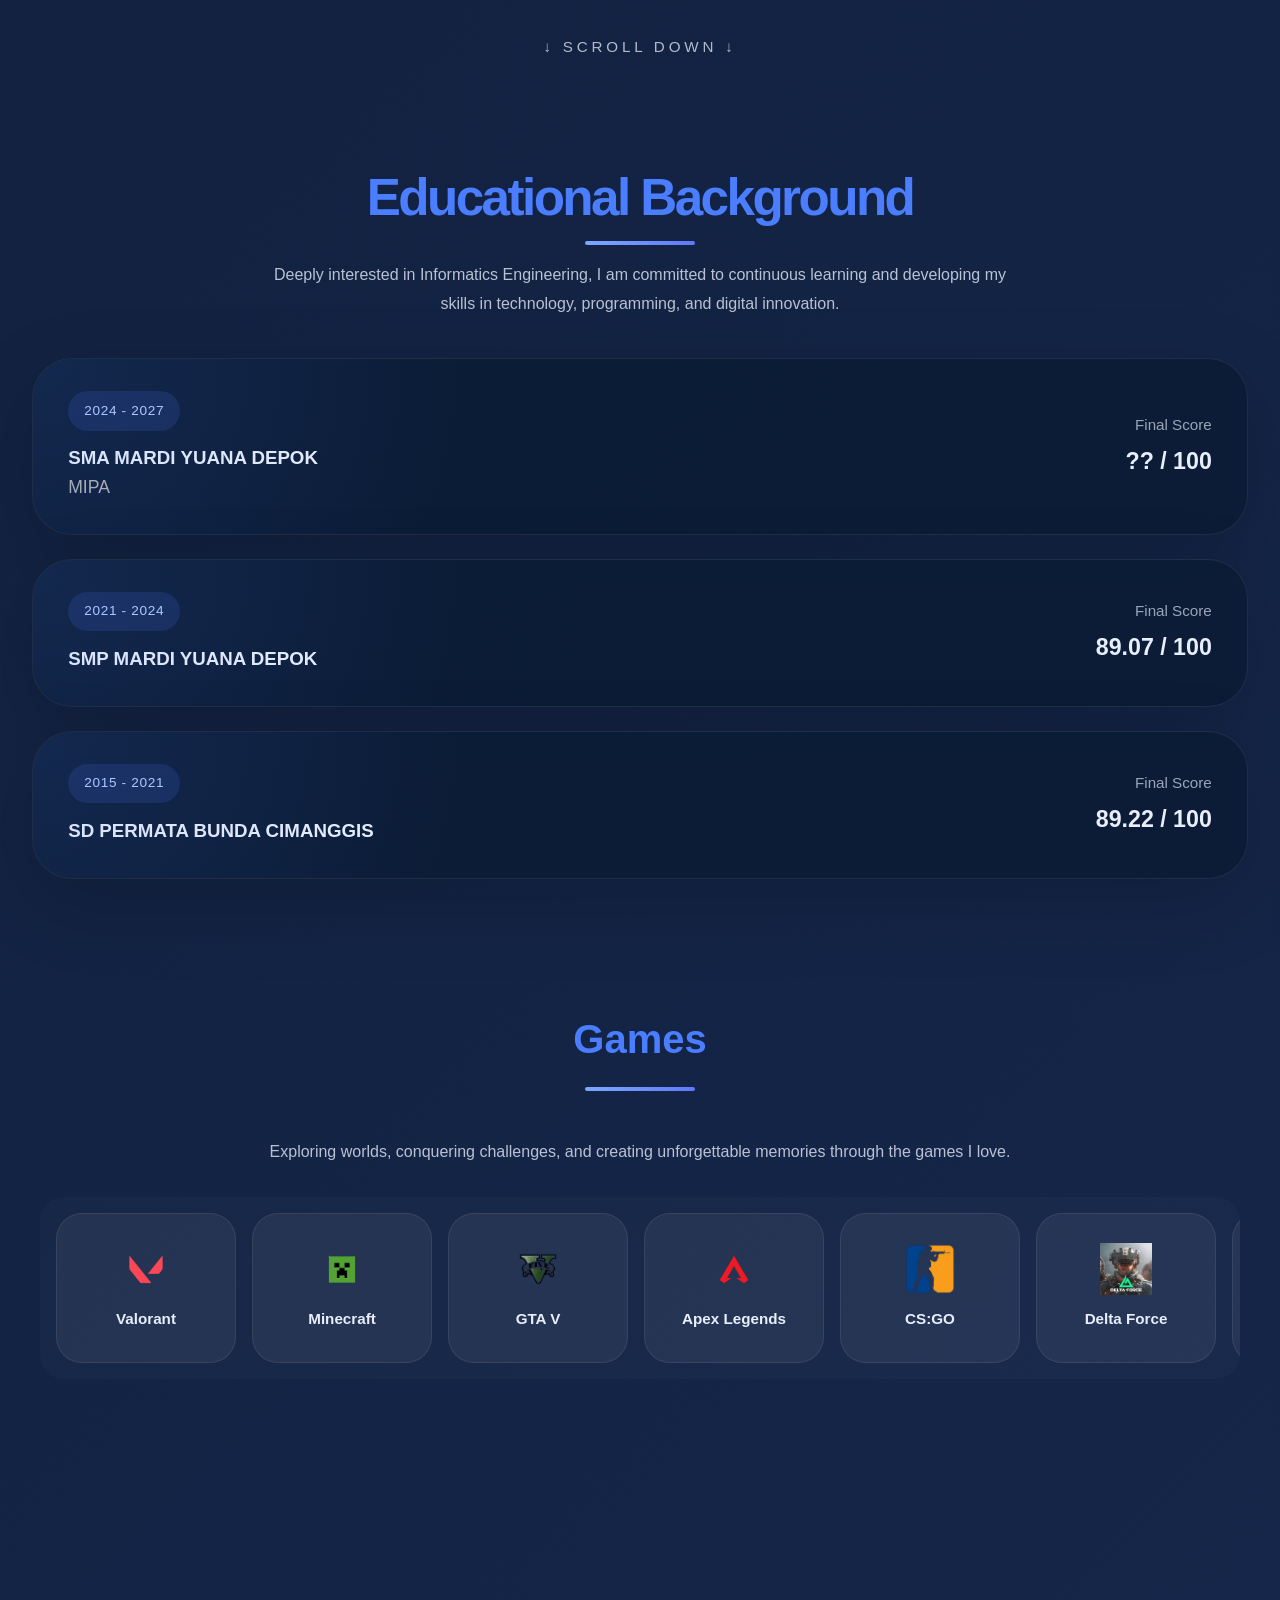
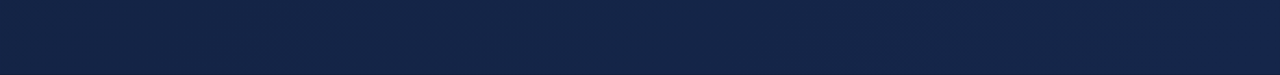
==== commit 8c068c7b: "Update index.html" ====
--- a/index.html
+++ b/index.html
@@ -29,13 +29,13 @@
             <!-- Avatar: personal photo that briefly switches to logo with a glitch effect -->
             <div class="hero-avatar">
                 <div class="avatar" id="avatar">
-                    <img src="Avatar/Albert.png" alt="My photo" class="photo base">
-                    <img src="Avatar/Albert.png" alt="My photo slice" class="photo slice s1">
-                    <img src="Avatar/Albert.png" alt="My photo slice" class="photo slice s2">
-
-                    <img src="Avatar/Tommy.png" alt="Logo" class="logo base">
-                    <img src="Avatar/Tommy.png" alt="Logo slice" class="logo slice l1">
-                    <img src="Avatar/Tommy.png" alt="Logo slice" class="logo slice l2">
+                    <img src="Albert.png" alt="My photo" class="photo base">
+                    <img src="Albert.png" alt="My photo slice" class="photo slice s1">
+                    <img src="Albert.png" alt="My photo slice" class="photo slice s2">
+
+                    <img src="Tommy.png" alt="Logo" class="logo base">
+                    <img src="Tommy.png" alt="Logo slice" class="logo slice l1">
+                    <img src="Tommy.png" alt="Logo slice" class="logo slice l2">
                 </div>
             </div>
 
